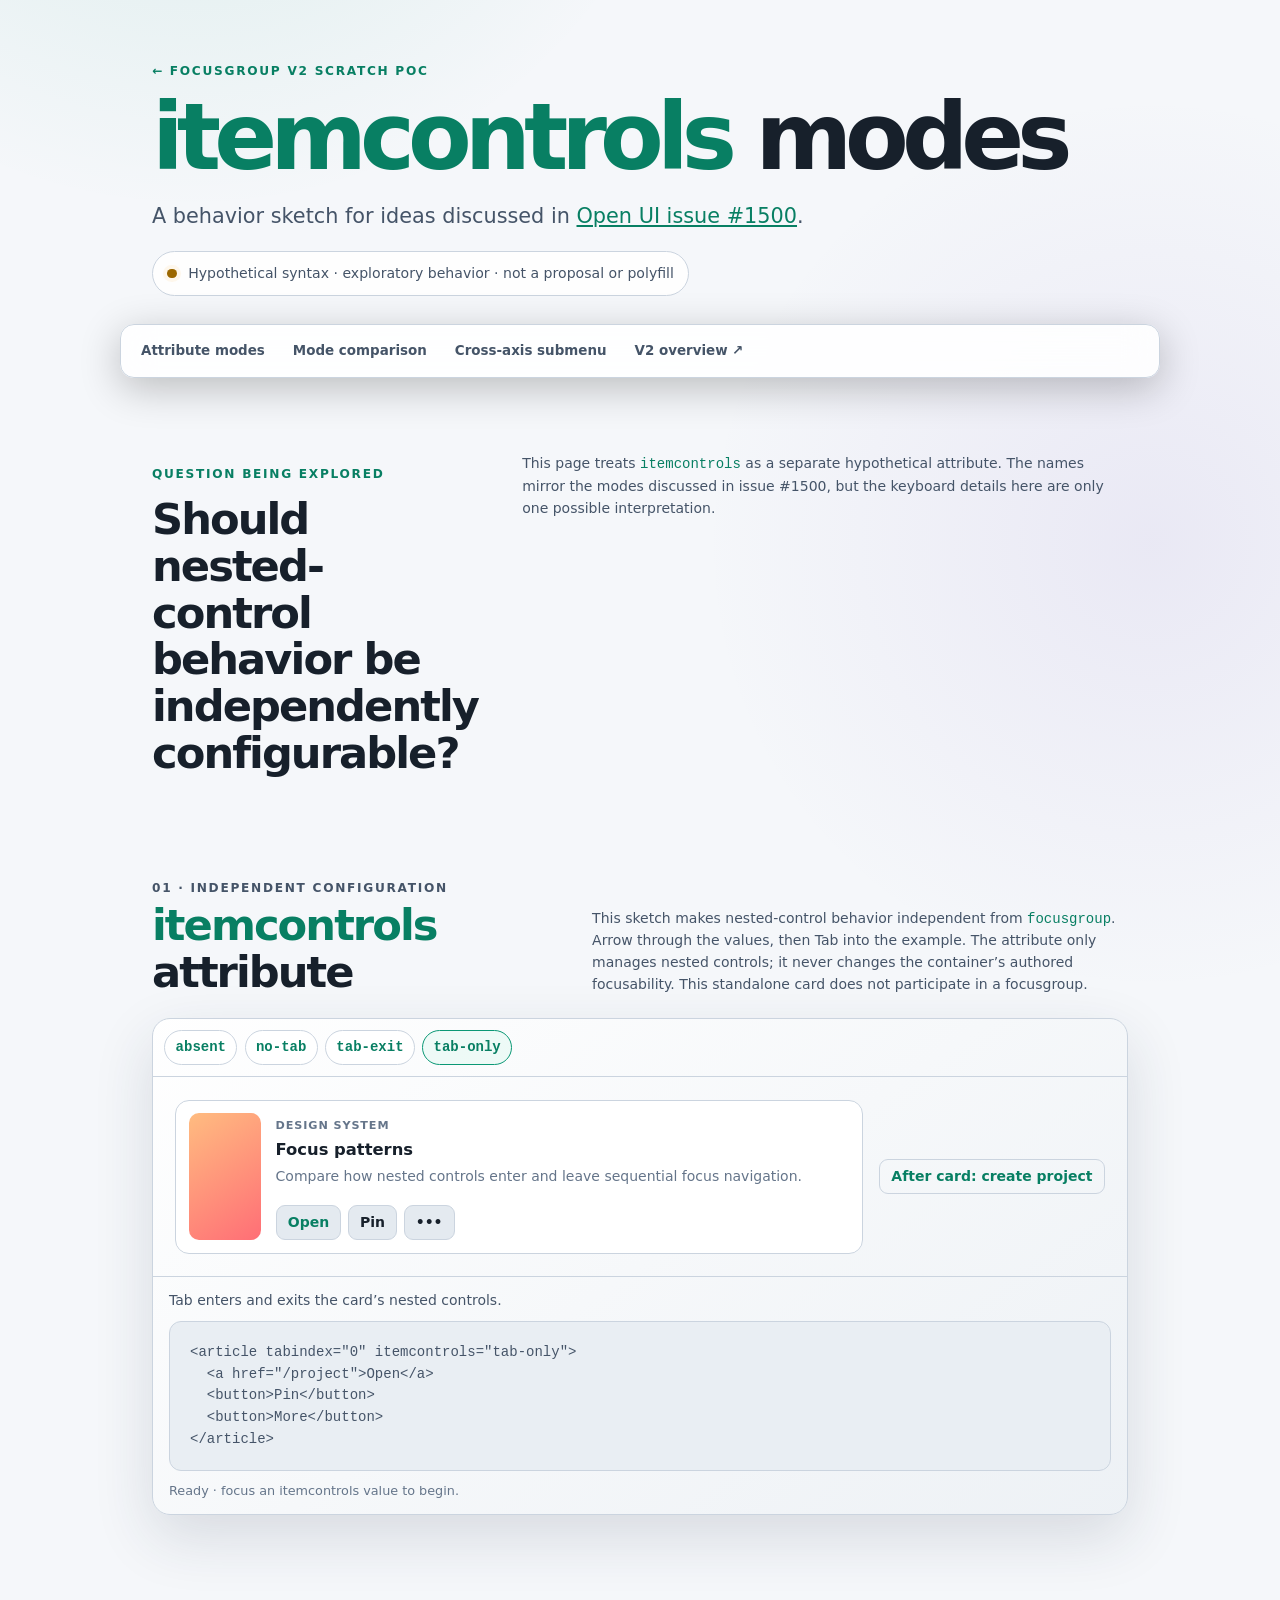
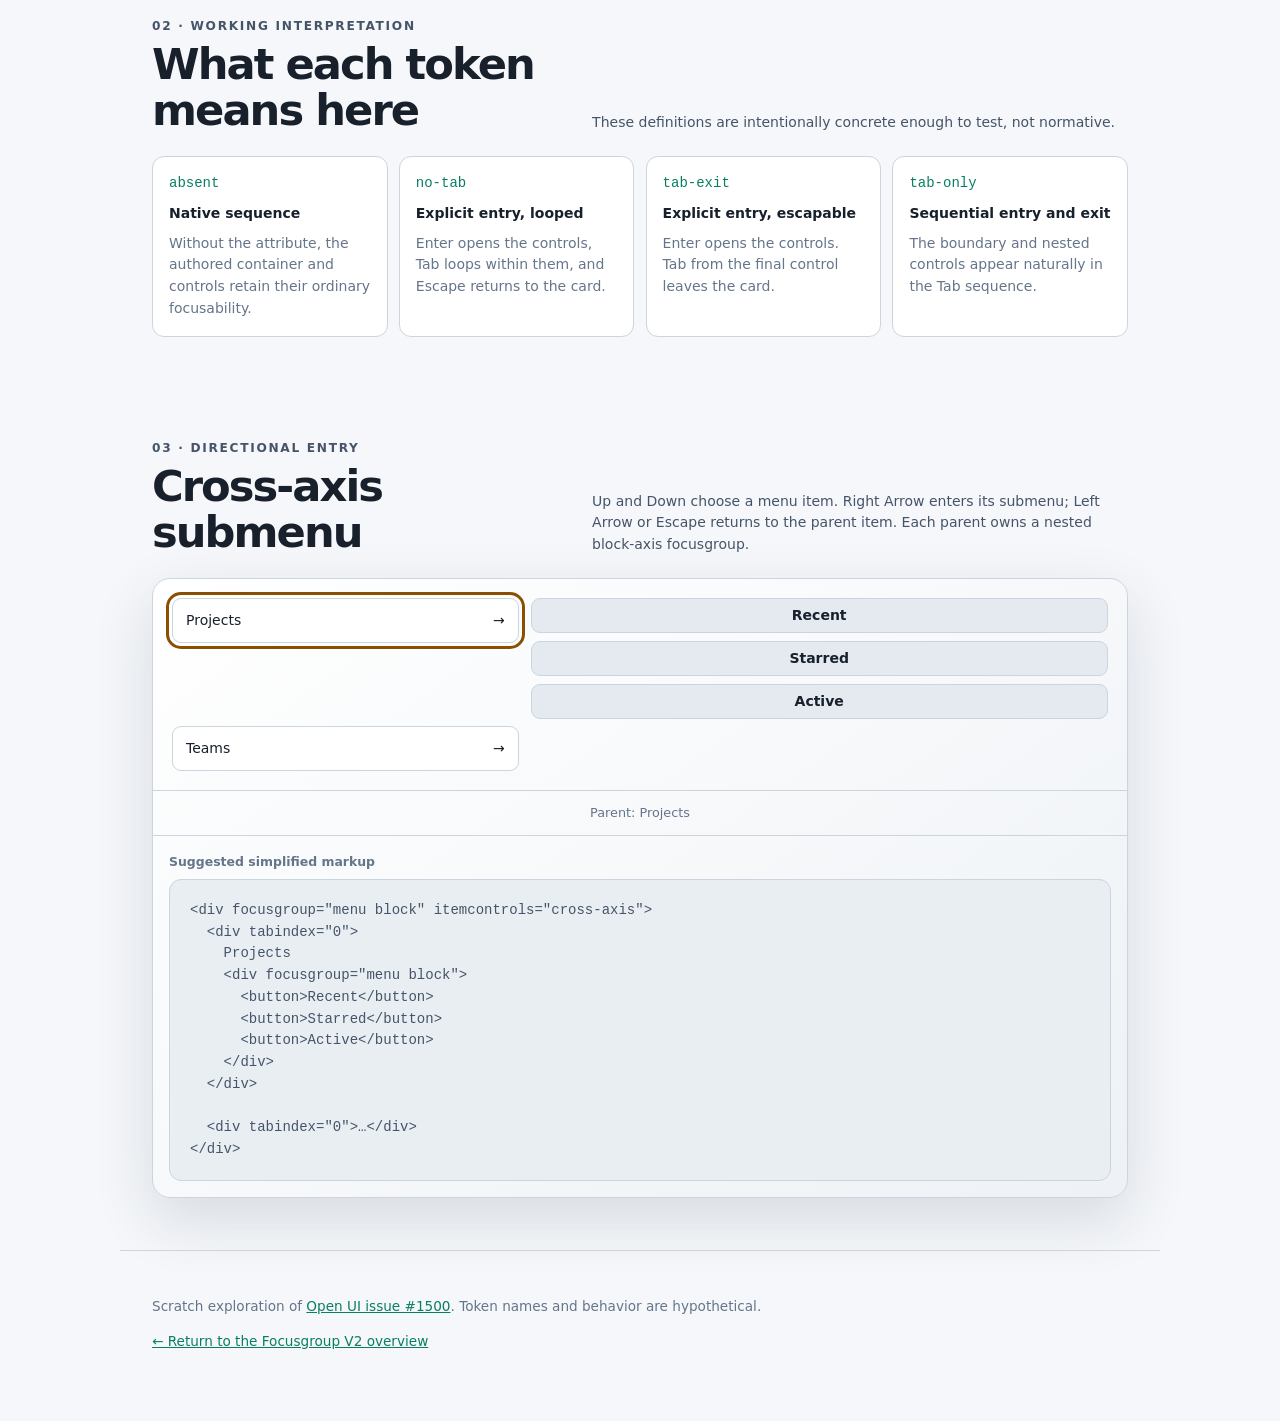
==== itemcontrols-modes.html @ 592748a8 "Explore standalone itemcontrols modes Add a linked scratch page for Open UI issue #1500. Compare hyp" ====
<!doctype html>
<html lang="en">
<head>
  <meta charset="utf-8">
  <meta name="viewport" content="width=device-width, initial-scale=1">
  <meta name="description" content="Scratch proof of concept exploring possible itemcontrols modes from Open UI issue 1500.">
  <title>Itemcontrols Modes Scratch PoC</title>
  <link rel="stylesheet" href="styles.css">
  <script src="itemcontrols-modes.js" defer></script>
</head>
<body class="modes-page">
  <header class="hero modes-hero">
    <a class="eyebrow" href="index.html">← Focusgroup V2 scratch PoC</a>
    <h1><span>itemcontrols</span> modes</h1>
    <p class="lede">
      A behavior sketch for ideas discussed in
      <a href="https://github.com/openui/open-ui/issues/1500" target="_blank" rel="noopener">Open UI issue #1500</a>.
    </p>
    <div class="support-card">
      <span class="support-dot" aria-hidden="true"></span>
      <span>Hypothetical syntax · exploratory behavior · not a proposal or polyfill</span>
    </div>
  </header>

  <nav class="toc" aria-label="Exploration sections">
    <a href="#itemcontrols-lab">Attribute modes</a>
    <a href="#comparison">Mode comparison</a>
    <a href="#cross-axis">Cross-axis submenu</a>
    <a href="index.html">V2 overview ↗</a>
  </nav>

  <main>
    <section class="intro modes-intro" aria-labelledby="modes-overview-title">
      <div>
        <p class="kicker">Question being explored</p>
        <h2 id="modes-overview-title">Should nested-control behavior be independently configurable?</h2>
      </div>
      <p>
        This page treats <code>itemcontrols</code> as a separate hypothetical attribute.
        The names mirror the modes discussed in issue #1500, but the keyboard details here
        are only one possible interpretation.
      </p>
    </section>

    <section id="itemcontrols-lab" aria-labelledby="itemcontrols-lab-title">
      <div class="section-heading">
        <div>
          <p class="kicker">01 · Independent configuration</p>
          <h2 id="itemcontrols-lab-title"><code>itemcontrols</code> attribute</h2>
        </div>
        <p>
          This sketch makes nested-control behavior independent from <code>focusgroup</code>.
          Arrow through the values, then Tab into the example. The attribute only manages
          nested controls; it never changes the container’s authored focusability. This
          standalone card does not participate in a focusgroup.
        </p>
      </div>

      <div class="demo-shell mode-lab-shell">
        <div class="mode-picker" focusgroup="radiogroup inline wrap" role="radiogroup"
             data-mode-options data-card-id="mode-card" data-markup-id="mode-markup"
             data-instructions-id="mode-instructions" aria-label="Itemcontrols value">
          <button type="button" role="radio" aria-checked="false" tabindex="-1" data-mode="native"><code>absent</code></button>
          <button type="button" role="radio" aria-checked="false" tabindex="-1" data-mode="no-tab"><code>no-tab</code></button>
          <button type="button" role="radio" aria-checked="false" tabindex="-1" data-mode="tab-exit"><code>tab-exit</code></button>
          <button type="button" role="radio" aria-checked="true" tabindex="0" data-mode="tab-only"><code>tab-only</code></button>
        </div>

        <div class="mode-stage">
          <article id="mode-card" class="exploration-card" tabindex="0"
                   itemcontrols="tab-only" aria-labelledby="mode-card-title">
            <div class="card-art coral" aria-hidden="true"></div>
            <div>
              <p class="card-kicker">Design system</p>
              <h3 id="mode-card-title">Focus patterns</h3>
              <p>Compare how nested controls enter and leave sequential focus navigation.</p>
            </div>
            <div class="exploration-actions">
              <a href="#comparison">Open</a>
              <button type="button">Pin</button>
              <button type="button" aria-label="More focus patterns actions">•••</button>
            </div>
          </article>

          <button id="mode-after" class="secondary" type="button">After card: create project</button>
        </div>

        <div class="mode-readout">
          <p id="mode-instructions">Tab enters and exits the card’s nested controls.</p>
          <pre class="simplified-markup"><code id="mode-markup">&lt;article tabindex="0" itemcontrols="tab-only"&gt;
  &lt;a href="/project"&gt;Open&lt;/a&gt;
  &lt;button&gt;Pin&lt;/button&gt;
  &lt;button&gt;More&lt;/button&gt;
&lt;/article&gt;</code></pre>
          <output id="mode-log" aria-live="polite">Ready · focus an itemcontrols value to begin.</output>
        </div>
      </div>
    </section>

    <section id="comparison" aria-labelledby="comparison-title">
      <div class="section-heading">
        <div>
          <p class="kicker">02 · Working interpretation</p>
          <h2 id="comparison-title">What each token means here</h2>
        </div>
        <p>These definitions are intentionally concrete enough to test, not normative.</p>
      </div>

      <div class="mode-comparison">
        <article><code>absent</code><strong>Native sequence</strong><p>Without the attribute, the authored container and controls retain their ordinary focusability.</p></article>
        <article><code>no-tab</code><strong>Explicit entry, looped</strong><p>Enter opens the controls, Tab loops within them, and Escape returns to the card.</p></article>
        <article><code>tab-exit</code><strong>Explicit entry, escapable</strong><p>Enter opens the controls. Tab from the final control leaves the card.</p></article>
        <article><code>tab-only</code><strong>Sequential entry and exit</strong><p>The boundary and nested controls appear naturally in the Tab sequence.</p></article>
      </div>
    </section>

    <section id="cross-axis" aria-labelledby="cross-axis-title">
      <div class="section-heading">
        <div>
          <p class="kicker">03 · Directional entry</p>
          <h2 id="cross-axis-title">Cross-axis submenu</h2>
        </div>
        <p>
          Up and Down choose a menu item. Right Arrow enters its submenu; Left Arrow or
          Escape returns to the parent item. Each parent owns a nested block-axis focusgroup.
        </p>
      </div>

      <div class="demo-shell submenu-shell">
        <div id="cross-axis-menu" class="cross-axis-menu" focusgroup="menu block"
             itemcontrols="cross-axis" aria-label="Workspace menu">
          <div class="menu-branch">
            <div class="menu-parent" tabindex="0" data-submenu-id="projects-submenu">
              <span>Projects</span><span aria-hidden="true">→</span>
            </div>
            <div id="projects-submenu" class="submenu-panel" aria-label="Projects submenu">
              <div focusgroup="menu block" data-nested-focusgroup aria-label="Project views">
                <button type="button" role="menuitem" tabindex="-1">Recent</button>
                <button type="button" role="menuitem" tabindex="-1">Starred</button>
                <button type="button" role="menuitem" tabindex="-1">Active</button>
              </div>
            </div>
          </div>
          <div class="menu-branch">
            <div class="menu-parent" tabindex="-1" data-submenu-id="teams-submenu">
              <span>Teams</span><span aria-hidden="true">→</span>
            </div>
            <div id="teams-submenu" class="submenu-panel" aria-label="Teams submenu" hidden>
              <div focusgroup="menu block" data-nested-focusgroup aria-label="Team views">
                <button type="button" role="menuitem" tabindex="-1">Design</button>
                <button type="button" role="menuitem" tabindex="-1">Engineering</button>
                <button type="button" role="menuitem" tabindex="-1">Research</button>
              </div>
            </div>
          </div>
        </div>
        <output id="submenu-status" class="status-line" aria-live="polite">Parent: Projects</output>
        <div class="cross-axis-markup">
          <p>Suggested simplified markup</p>
          <pre><code>&lt;div focusgroup="menu block" itemcontrols="cross-axis"&gt;
  &lt;div tabindex="0"&gt;
    Projects
    &lt;div focusgroup="menu block"&gt;
      &lt;button&gt;Recent&lt;/button&gt;
      &lt;button&gt;Starred&lt;/button&gt;
      &lt;button&gt;Active&lt;/button&gt;
    &lt;/div&gt;
  &lt;/div&gt;

  &lt;div tabindex="0"&gt;…&lt;/div&gt;
&lt;/div&gt;</code></pre>
        </div>
      </div>
    </section>

  </main>

  <footer>
    <p>
      Scratch exploration of
      <a href="https://github.com/openui/open-ui/issues/1500" target="_blank" rel="noopener">Open UI issue #1500</a>.
      Token names and behavior are hypothetical.
    </p>
    <p><a href="index.html">← Return to the Focusgroup V2 overview</a></p>
  </footer>
</body>
</html>
---- styles.css ----
:root {
  color-scheme: dark;
  --bg: #080b12;
  --surface: #101620;
  --surface-2: #161e2b;
  --surface-3: #1c2635;
  --text: #f4f7fb;
  --text-soft: #b7c1d1;
  --muted: #8190a4;
  --line: #2a3545;
  --accent: #79e7c4;
  --accent-strong: #24c997;
  --coral: #ff8b72;
  --violet: #b89aff;
  --blue: #72b7ff;
  --amber: #ffc66d;
  --danger: #ff7d8a;
  --focus: #ffe27a;
  --radius: 18px;
  --shadow: 0 24px 80px rgb(0 0 0 / 28%);
}

* {
  box-sizing: border-box;
}

html {
  scroll-behavior: smooth;
}

body {
  margin: 0;
  background:
    radial-gradient(circle at 15% -10%, rgb(121 231 196 / 13%), transparent 32rem),
    radial-gradient(circle at 90% 18%, rgb(184 154 255 / 10%), transparent 28rem),
    var(--bg);
  color: var(--text);
  font: 14px/1.55 Inter, ui-sans-serif, system-ui, -apple-system, BlinkMacSystemFont, "Segoe UI", sans-serif;
}

button,
select,
input {
  font: inherit;
}

button,
select,
input {
  color: var(--text);
}

a {
  color: var(--accent);
}

code,
kbd {
  font-family: "Cascadia Code", "SFMono-Regular", Consolas, monospace;
}

code {
  color: var(--accent);
}

button:focus-visible,
select:focus-visible,
[tabindex]:focus-visible,
a:focus-visible {
  outline: 3px solid var(--focus);
  outline-offset: 3px;
}

.hero {
  max-width: 1040px;
  margin: 0 auto;
  padding: 3.75rem 2rem 1.75rem;
}

.eyebrow,
.kicker {
  color: var(--accent);
  font-size: 0.76rem;
  font-weight: 800;
  letter-spacing: 0.14em;
  text-transform: uppercase;
}

.eyebrow {
  text-decoration: none;
}

.hero h1 {
  margin: 0.7rem 0 0;
  font-size: clamp(3rem, 8vw, 5.8rem);
  line-height: 0.95;
  letter-spacing: -0.075em;
}

.hero h1 span {
  color: var(--accent);
  font-weight: 400;
}

.lede {
  max-width: 700px;
  margin: 1.25rem 0;
  color: var(--text-soft);
  font-size: clamp(1rem, 2.4vw, 1.3rem);
  line-height: 1.45;
}

.support-card {
  display: inline-flex;
  align-items: center;
  gap: 0.7rem;
  padding: 0.65rem 0.9rem;
  border: 1px solid var(--line);
  border-radius: 999px;
  background: rgb(16 22 32 / 80%);
  color: var(--text-soft);
  font-size: 0.88rem;
}

.support-dot {
  width: 0.6rem;
  height: 0.6rem;
  border-radius: 50%;
  background: var(--amber);
  box-shadow: 0 0 0 4px rgb(255 198 109 / 12%);
}

.support-card.native .support-dot {
  background: var(--accent);
  box-shadow: 0 0 0 4px rgb(121 231 196 / 12%);
}

.hero-note {
  margin: 0.8rem 0 0;
  color: var(--muted);
  font-size: 0.82rem;
}

.toc {
  position: sticky;
  top: 0;
  z-index: 10;
  display: flex;
  gap: 0.25rem;
  max-width: 1040px;
  margin: 0 auto 1.5rem;
  padding: 0.5rem;
  overflow-x: auto;
  border: 1px solid var(--line);
  border-radius: 14px;
  background: rgb(8 11 18 / 88%);
  box-shadow: 0 10px 40px rgb(0 0 0 / 24%);
  backdrop-filter: blur(16px);
}

.toc a {
  flex: none;
  padding: 0.48rem 0.75rem;
  border-radius: 9px;
  color: var(--text-soft);
  text-decoration: none;
  font-size: 0.84rem;
  font-weight: 650;
}

.toc a:hover {
  background: var(--surface-2);
  color: var(--text);
}

main,
footer {
  max-width: 1040px;
  margin: 0 auto;
  padding: 0 2rem;
}

.toc-feature {
  color: var(--accent) !important;
  background: rgb(121 231 196 / 8%);
}

.modes-hero h1 span {
  display: inline;
  color: var(--accent);
  font: inherit;
}

.modes-intro > p {
  margin: 0;
  color: var(--text-soft);
}

.mode-lab-shell {
  display: grid;
}

.mode-picker {
  display: flex;
  flex-wrap: wrap;
  gap: 0.45rem;
  padding: 0.7rem;
  border-bottom: 1px solid var(--line);
}

.mode-picker button {
  display: flex;
  align-items: center;
  gap: 0.4rem;
  padding: 0.35rem 0.65rem;
  border: 1px solid var(--line);
  border-radius: 999px;
  background: var(--surface);
  cursor: pointer;
}

.mode-picker [aria-checked="true"] {
  border-color: var(--accent-strong);
  background: rgb(121 231 196 / 10%);
}

.mode-stage {
  display: grid;
  grid-template-columns: minmax(18rem, 1fr) auto;
  gap: 1rem;
  align-items: center;
  padding: 1.4rem;
}

.exploration-card {
  border: 1px solid var(--line);
  border-radius: 14px;
  background: var(--surface);
}

.exploration-card {
  display: grid;
  grid-template-columns: 4.5rem 1fr;
  gap: 0.9rem;
  padding: 0.8rem;
}

.exploration-card:focus-within {
  border-color: var(--accent-strong);
  box-shadow: 0 0 0 2px rgb(121 231 196 / 8%);
}

.card-art {
  grid-row: 1 / span 2;
  min-height: 5rem;
  border-radius: 10px;
}

.card-art.coral {
  background: linear-gradient(145deg, #ffbc80, #ff6e76);
}

.card-kicker {
  margin: 0;
  color: var(--accent);
  font-size: 0.7rem;
  font-weight: 800;
  letter-spacing: 0.08em;
  text-transform: uppercase;
}

.exploration-card h3 {
  margin: 0;
}

.exploration-card p {
  margin: 0.2rem 0;
  color: var(--muted);
}

.exploration-actions {
  display: flex;
  flex-wrap: wrap;
  gap: 0.4rem;
  align-items: center;
}

.exploration-actions a {
  display: inline-grid;
  min-height: 2.1rem;
  place-items: center;
  padding: 0.35rem 0.7rem;
  border: 1px solid var(--line);
  border-radius: 9px;
  background: var(--surface-3);
  text-decoration: none;
  font-weight: 650;
}

.mode-readout {
  display: grid;
  gap: 0.6rem;
  padding: 0.8rem 1rem;
  border-top: 1px solid var(--line);
  color: var(--text-soft);
}

.mode-readout p {
  margin: 0;
}

.mode-readout output {
  color: var(--muted);
  font-size: 0.8rem;
}

.simplified-markup {
  margin: 0;
}

.mode-comparison {
  display: grid;
  grid-template-columns: repeat(4, 1fr);
  gap: 0.7rem;
}

.mode-comparison article {
  display: grid;
  gap: 0.5rem;
  align-content: start;
  min-height: 10rem;
  padding: 1rem;
  border: 1px solid var(--line);
  border-radius: 12px;
  background: var(--surface);
}

.mode-comparison p {
  margin: 0;
  color: var(--muted);
}

.submenu-shell {
  display: block;
}

.cross-axis-menu {
  display: grid;
  gap: 0.45rem;
  padding: 1.2rem;
}

.menu-branch {
  display: grid;
  grid-template-columns: minmax(10rem, 0.75fr) minmax(14rem, 1.25fr);
  gap: 0.75rem;
  align-items: start;
}

.menu-parent {
  display: flex;
  justify-content: space-between;
  gap: 1rem;
  padding: 0.65rem 0.8rem;
  border: 1px solid var(--line);
  border-radius: 9px;
  background: var(--surface);
}

.submenu-panel {
  display: block;
}

.submenu-panel [data-nested-focusgroup] {
  display: grid;
  grid-template-columns: 1fr;
  gap: 0.5rem;
}

.submenu-panel[hidden] {
  display: none;
}

.submenu-shell .status-line {
  border-top: 1px solid var(--line);
}

.cross-axis-markup {
  padding: 1rem;
  border-top: 1px solid var(--line);
}

.cross-axis-markup p {
  margin: 0 0 0.5rem;
  color: var(--muted);
  font-size: 0.78rem;
  font-weight: 700;
}

.cross-axis-markup pre {
  margin: 0;
}

@media (max-width: 760px) {
  .mode-stage {
    grid-template-columns: 1fr;
  }

  .mode-comparison {
    grid-template-columns: 1fr 1fr;
  }

  .menu-branch {
    grid-template-columns: 1fr;
  }
}

@media (max-width: 500px) {
  .mode-comparison {
    grid-template-columns: 1fr;
  }
}

section {
  padding: 3.2rem 0;
  scroll-margin-top: 5rem;
}

.intro {
  display: grid;
  grid-template-columns: 0.7fr 1.3fr;
  gap: 2.75rem;
  align-items: start;
}

h2 {
  margin: 0.3rem 0 0;
  font-size: clamp(1.7rem, 4vw, 2.7rem);
  line-height: 1.08;
  letter-spacing: -0.045em;
}

h2 code {
  font: inherit;
  color: var(--accent);
}

.feature-summary {
  display: grid;
  gap: 0.85rem;
}

.feature-summary article {
  display: grid;
  grid-template-columns: 10rem 1fr;
  gap: 1rem;
  padding: 0.8rem 0;
  border-bottom: 1px solid var(--line);
}

.feature-summary code {
  font-weight: 750;
}

.feature-summary p,
.section-heading p {
  margin: 0;
  color: var(--text-soft);
}

.section-heading {
  display: grid;
  grid-template-columns: minmax(17rem, 0.85fr) 1.15fr;
  gap: 2.75rem;
  align-items: end;
  margin-bottom: 1.4rem;
}

.demo-shell {
  overflow: hidden;
  border: 1px solid var(--line);
  border-radius: var(--radius);
  background: linear-gradient(145deg, rgb(22 30 43 / 92%), rgb(12 17 25 / 92%));
  box-shadow: var(--shadow);
}

.demo-toolbar {
  display: flex;
  flex-wrap: wrap;
  align-items: center;
  justify-content: space-between;
  gap: 1rem;
  min-height: 3.2rem;
  padding: 0.6rem 0.8rem;
  border-bottom: 1px solid var(--line);
  background: rgb(8 11 18 / 38%);
}

.toolbar-actions {
  display: flex;
  flex-wrap: wrap;
  gap: 0.5rem;
}

.demo-toolbar code,
.edge-controls code {
  padding: 0.35rem 0.6rem;
  border: 1px solid rgb(121 231 196 / 18%);
  border-radius: 7px;
  background: rgb(121 231 196 / 7%);
  font-size: 0.78rem;
}

button,
select,
input {
  min-height: 2.1rem;
  border: 1px solid var(--line);
  border-radius: 9px;
  background: var(--surface-3);
}

button {
  padding: 0.35rem 0.7rem;
  font-weight: 650;
  cursor: pointer;
}

input {
  min-width: 0;
  padding: 0.45rem 0.7rem;
}

button:hover,
select:hover {
  border-color: #45556c;
  background: #253247;
}

button.secondary {
  background: transparent;
  color: var(--accent);
}

.switch {
  display: inline-flex;
  align-items: center;
  gap: 0.6rem;
  color: var(--text-soft);
  font-size: 0.84rem;
  cursor: pointer;
}

.switch input {
  width: 2.4rem;
  height: 1.3rem;
  accent-color: var(--accent-strong);
}

.layer-layout {
  display: grid;
  grid-template-columns: 1fr 14rem;
  gap: 1.4rem;
  padding: 1.4rem;
}

.layer-list {
  display: grid;
  gap: 0.7rem;
}

.local-test-stack {
  display: grid;
  gap: 0.9rem;
}

.local-control {
  display: grid;
  gap: 0.35rem;
  color: var(--muted);
  font-size: 0.76rem;
  font-weight: 700;
}

.local-control input {
  width: 100%;
}

.local-control-button {
  justify-self: start;
}

.layer-item {
  display: grid;
  grid-template-columns: auto 1fr auto;
  gap: 0.9rem;
  align-items: center;
  min-height: 4rem;
  padding: 0.6rem;
  border: 1px solid var(--line);
  border-radius: 13px;
  background: var(--surface);
}

.layer-item:focus-within {
  border-color: var(--accent-strong);
  background: rgb(36 201 151 / 6%);
}

.layer-item > span:nth-child(2) {
  display: grid;
}

.layer-item small {
  color: var(--muted);
}

.layer-icon {
  width: 2.35rem;
  height: 2.35rem;
  border-radius: 10px;
}

.layer-icon.sky { background: linear-gradient(145deg, #74cfff, #496cff); }
.layer-icon.coral { background: linear-gradient(145deg, #ffbc80, #ff6e76); }
.layer-icon.violet { background: linear-gradient(145deg, #d5b5ff, #785dff); }

.item-actions,
.cell-actions,
.post-actions {
  display: flex;
  gap: 0.4rem;
}

.item-actions button {
  padding-inline: 0.65rem;
}

.key-guide {
  display: grid;
  align-content: center;
  gap: 0.9rem;
  padding: 1.2rem;
  border-left: 1px solid var(--line);
  color: var(--muted);
}

.key-guide p {
  margin: 0;
}

kbd {
  display: inline-grid;
  min-width: 1.7rem;
  min-height: 1.7rem;
  place-items: center;
  margin-right: 0.2rem;
  padding: 0.12rem 0.35rem;
  border: 1px solid #435168;
  border-bottom-width: 3px;
  border-radius: 6px;
  background: var(--surface-3);
  color: var(--text);
  font-size: 0.72rem;
}

.social-feed {
  display: grid;
  max-width: 760px;
  margin: 0 auto;
  padding: 0.7rem 1.5rem;
}

.feed-local-control {
  display: grid;
  grid-template-columns: 1fr auto;
  gap: 0.7rem;
  max-width: 760px;
  margin: 0 auto;
  padding: 1.25rem 2.5rem 0;
}

.feed-local-control button {
  align-self: end;
}

.feed-search {
  max-width: 760px;
  margin: 0 auto;
  padding: 0 2.5rem 1.25rem;
}

.post {
  display: grid;
  grid-template-columns: auto 1fr;
  gap: 1rem;
  padding: 1rem 0.4rem;
  border-bottom: 1px solid var(--line);
  border-radius: 8px;
}

.post:last-child {
  border-bottom-color: transparent;
}

.avatar {
  display: grid;
  width: 2.35rem;
  height: 2.35rem;
  place-items: center;
  border-radius: 50%;
  color: #07100d;
  font-size: 0.78rem;
  font-weight: 850;
}

.avatar.mint { background: var(--accent); }
.avatar.amber { background: var(--amber); }
.avatar.blue { background: var(--blue); }
.avatar.violet { background: var(--violet); }

.post-meta {
  display: flex;
  justify-content: space-between;
  gap: 1rem;
}

.post-meta span,
.post p {
  color: var(--muted);
}

.post p {
  margin: 0.35rem 0 0.8rem;
}

.post-actions button {
  min-height: 2rem;
  padding: 0.25rem 0.55rem;
  border: 0;
  background: transparent;
  color: var(--text-soft);
  font-size: 0.78rem;
}

.post-actions button:hover {
  color: var(--accent);
}

.status-line {
  display: block;
  padding: 0.75rem 1rem;
  border-top: 1px solid var(--line);
  color: var(--muted);
  font-size: 0.8rem;
  text-align: center;
}

.table-scroll {
  overflow-x: auto;
}

.data-grid {
  width: 100%;
  min-width: 680px;
  border-collapse: collapse;
}

.data-grid th,
.data-grid td {
  padding: 0.75rem 0.9rem;
  border-right: 1px solid var(--line);
  border-bottom: 1px solid var(--line);
  text-align: left;
}

.data-grid th:last-child,
.data-grid td:last-child {
  border-right: 0;
}

.data-grid th {
  background: rgb(8 11 18 / 35%);
  color: var(--muted);
  font-size: 0.75rem;
  letter-spacing: 0.08em;
  text-transform: uppercase;
}

.data-grid td:focus,
.data-grid th:focus {
  position: relative;
  z-index: 1;
  background: rgb(121 231 196 / 8%);
}

.pill {
  display: inline-block;
  padding: 0.22rem 0.5rem;
  border-radius: 999px;
  font-size: 0.75rem;
  font-weight: 750;
}

.pill.ready { background: rgb(121 231 196 / 13%); color: var(--accent); }
.pill.draft { background: rgb(255 198 109 / 13%); color: var(--amber); }
.pill.review { background: rgb(184 154 255 / 13%); color: var(--violet); }

.validity {
  font-size: 0.76rem;
  font-weight: 750;
}

.validity.valid {
  color: var(--accent);
}

.key-strip {
  display: flex;
  flex-wrap: wrap;
  gap: 1.2rem;
  padding: 1rem;
  color: var(--muted);
  font-size: 0.78rem;
}

.sensor-grid {
  display: grid;
  gap: 0.65rem;
  padding: 1.4rem;
}

.sensor-grid [focusgrouprow] {
  display: grid;
  grid-template-columns: repeat(3, 1fr);
  gap: 0.65rem;
}

.sensor-grid [focusgrouprow] > div {
  min-width: 0;
}

.sensor-grid button {
  display: grid;
  width: 100%;
  min-height: 5.2rem;
  place-content: center;
  gap: 0.25rem;
  background: linear-gradient(145deg, var(--surface-2), var(--surface));
}

.sensor-grid button span {
  color: var(--accent);
  font-size: 1.15rem;
}

.edge-shell {
  display: grid;
  grid-template-columns: 15rem 1fr;
}

.edge-controls {
  display: grid;
  align-content: start;
  gap: 0.7rem;
  padding: 1.5rem;
  border-right: 1px solid var(--line);
}

.edge-controls label {
  color: var(--muted);
  font-size: 0.78rem;
  font-weight: 750;
  letter-spacing: 0.08em;
  text-transform: uppercase;
}

.edge-controls select {
  width: 100%;
  padding: 0.45rem 0.6rem;
}

.edge-controls code {
  margin-top: 0.4rem;
  overflow-wrap: anywhere;
}

.edge-grid {
  display: grid;
  gap: 0.75rem;
  padding: 1.6rem;
}

.edge-grid [focusgrouprow] {
  display: grid;
  grid-template-columns: repeat(3, 1fr);
  gap: 0.75rem;
}

.edge-grid button {
  display: grid;
  min-height: 5.4rem;
  place-content: center;
  background: linear-gradient(145deg, #1b2635, #111722);
}

.edge-grid button span {
  color: var(--accent);
  font-size: 1.8rem;
  font-weight: 850;
}

.edge-grid button small {
  color: var(--muted);
}

.edge-legend {
  grid-column: 1 / -1;
  display: flex;
  flex-wrap: wrap;
  gap: 1.5rem;
  padding: 0.9rem 1.2rem;
  border-top: 1px solid var(--line);
  color: var(--muted);
  font-size: 0.76rem;
}

.edge-legend span {
  display: flex;
  align-items: center;
  gap: 0.4rem;
}

.edge-legend i {
  width: 0.65rem;
  height: 0.65rem;
  border-radius: 50%;
}

.legend-wrap { background: var(--violet); }
.legend-flow { background: var(--blue); }
.legend-hard { background: var(--coral); }

.diagnostic-layout {
  display: grid;
  grid-template-columns: 1fr 1fr;
  gap: 1.4rem;
  align-items: center;
  padding: 1.4rem;
}

.mini-grid {
  display: grid;
  gap: 0.5rem;
  max-width: 22rem;
}

.mini-grid [focusgrouprow] {
  display: grid;
  grid-template-columns: repeat(2, 1fr);
  gap: 0.5rem;
}

.mini-grid [focusgrouprow] > div {
  display: flex;
  gap: 0.35rem;
}

.mini-grid button {
  flex: 1;
  min-height: 3.4rem;
}

.diagnostic-output {
  display: grid;
  gap: 0.4rem;
  padding: 1.2rem;
  border: 1px solid currentcolor;
  border-radius: 12px;
  color: var(--accent);
  background: rgb(121 231 196 / 6%);
}

.diagnostic-output.invalid {
  color: var(--danger);
  background: rgb(255 125 138 / 6%);
}

.diagnostic-output span {
  color: var(--text-soft);
  font-size: 0.85rem;
}

.detection-grid {
  display: grid;
  grid-template-columns: repeat(3, 1fr);
  gap: 0.75rem;
}

.detection-card {
  display: grid;
  gap: 0.55rem;
  min-height: 8rem;
  align-content: space-between;
  padding: 1rem;
  border: 1px solid var(--line);
  border-radius: 12px;
  background: var(--surface);
}

.detection-card strong {
  font-family: "Cascadia Code", Consolas, monospace;
  font-size: 0.85rem;
}

.detection-card span {
  color: var(--danger);
  font-size: 0.78rem;
}

.detection-card.supported span {
  color: var(--accent);
}

pre {
  margin: 1.2rem 0 0;
  padding: 1.25rem;
  overflow-x: auto;
  border: 1px solid var(--line);
  border-radius: 12px;
  background: #070a0f;
  color: var(--text-soft);
}

pre code {
  color: inherit;
}

footer {
  padding-block: 2rem 3.5rem;
  border-top: 1px solid var(--line);
  color: var(--muted);
  font-size: 0.85rem;
}

@media (prefers-color-scheme: light) {
  :root {
    color-scheme: light;
    --bg: #f5f7fa;
    --surface: #ffffff;
    --surface-2: #edf1f5;
    --surface-3: #e4eaf0;
    --text: #17202b;
    --text-soft: #455468;
    --muted: #65758a;
    --line: #cbd4df;
    --accent: #087f63;
    --accent-strong: #0b9875;
    --coral: #c94f3d;
    --violet: #7457bd;
    --blue: #246da8;
    --amber: #9b6700;
    --danger: #bd3346;
    --focus: #8a4f00;
    --shadow: 0 22px 60px rgb(35 50 70 / 14%);
  }

  body {
    background:
      radial-gradient(circle at 15% -10%, rgb(11 152 117 / 13%), transparent 32rem),
      radial-gradient(circle at 90% 18%, rgb(116 87 189 / 9%), transparent 28rem),
      var(--bg);
  }

  .support-card,
  .toc {
    background: rgb(255 255 255 / 88%);
  }

  .demo-shell {
    background: linear-gradient(145deg, rgb(255 255 255 / 96%), rgb(237 241 245 / 96%));
  }

  .demo-toolbar,
  .data-grid th {
    background: rgb(222 229 237 / 58%);
  }

  .layer-item:focus-within,
  .data-grid td:focus,
  .data-grid th:focus {
    background: rgb(11 152 117 / 10%);
  }

  .edge-grid button,
  .sensor-grid button {
    background: linear-gradient(145deg, #ffffff, #e9eef3);
  }

  pre {
    background: #e9eef3;
  }

  button:hover,
  select:hover {
    border-color: #95a4b7;
    background: #d8e0e8;
  }

  .avatar {
    color: #142019;
  }
}

@media (max-width: 760px) {
  .hero,
  main,
  footer {
    padding-inline: 1rem;
  }

  .toc {
    margin-inline: 1rem;
  }

  .intro,
  .section-heading,
  .layer-layout,
  .diagnostic-layout {
    grid-template-columns: 1fr;
    gap: 1.5rem;
  }

  .feature-summary article {
    grid-template-columns: 1fr;
    gap: 0.25rem;
  }

  .key-guide {
    border-top: 1px solid var(--line);
    border-left: 0;
  }

  .edge-shell {
    grid-template-columns: 1fr;
  }

  .edge-controls {
    border-right: 0;
    border-bottom: 1px solid var(--line);
  }

  .sensor-grid,
  .edge-grid {
    padding: 1rem;
  }

  .sensor-grid [focusgrouprow] {
    grid-template-columns: 1fr;
  }

  .detection-grid {
    grid-template-columns: 1fr 1fr;
  }
}

@media (max-width: 500px) {
  .layer-item {
    grid-template-columns: auto 1fr;
  }

  .item-actions {
    grid-column: 1 / -1;
  }

  .edge-grid button {
    min-height: 5rem;
  }

  .detection-grid {
    grid-template-columns: 1fr;
  }
}

@media (prefers-reduced-motion: reduce) {
  html {
    scroll-behavior: auto;
  }
}
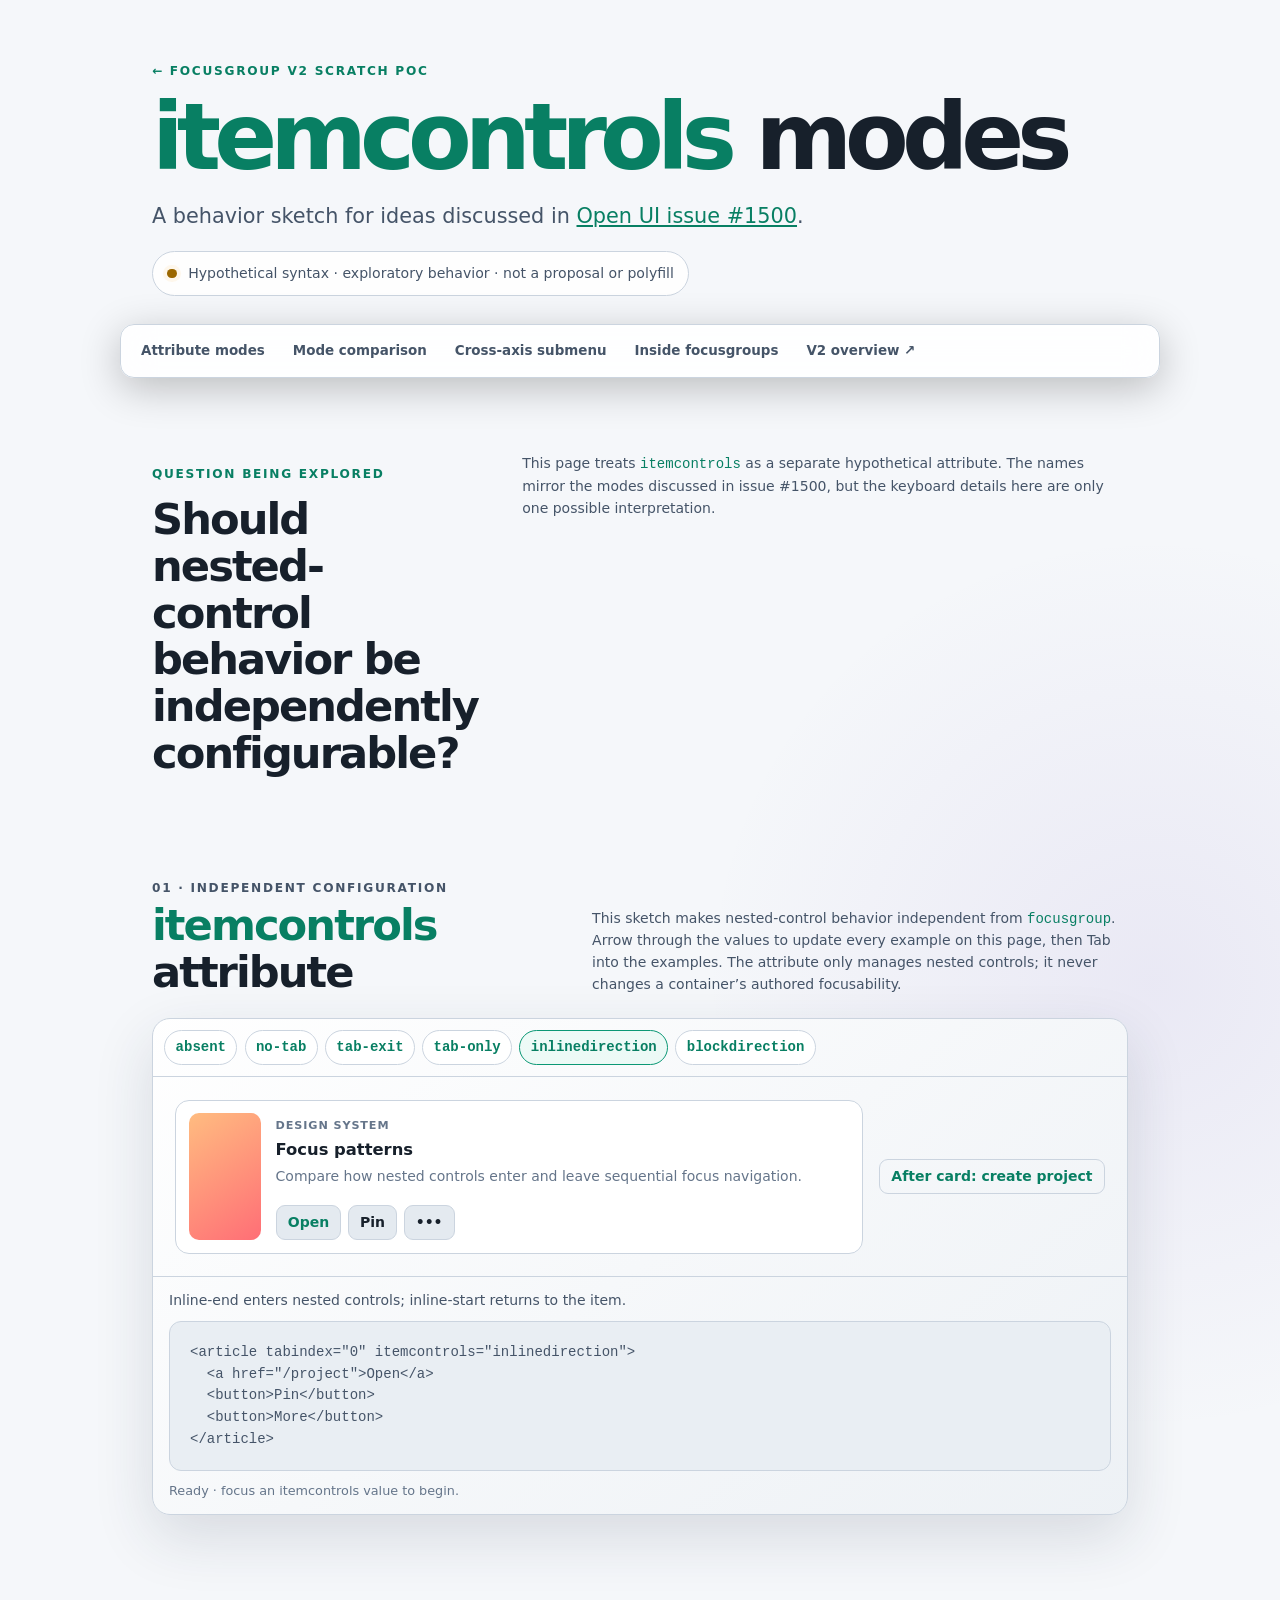
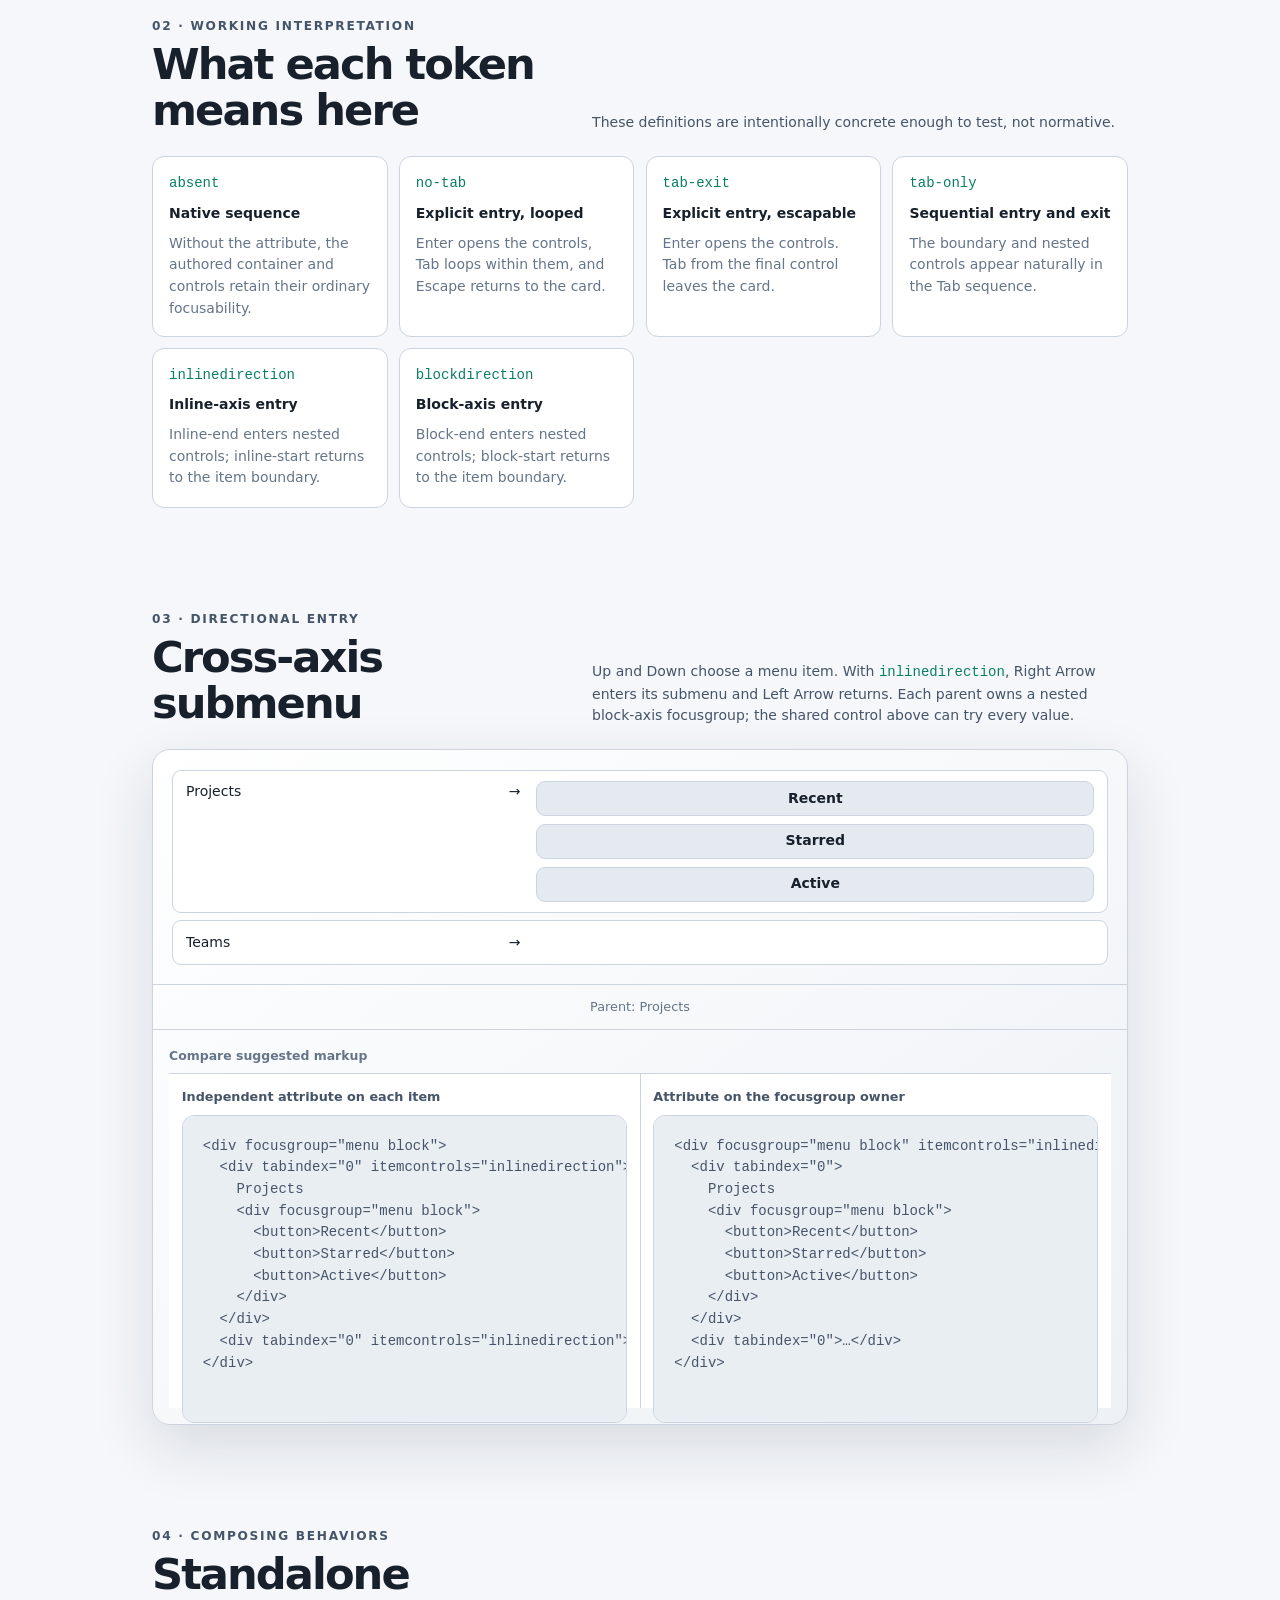
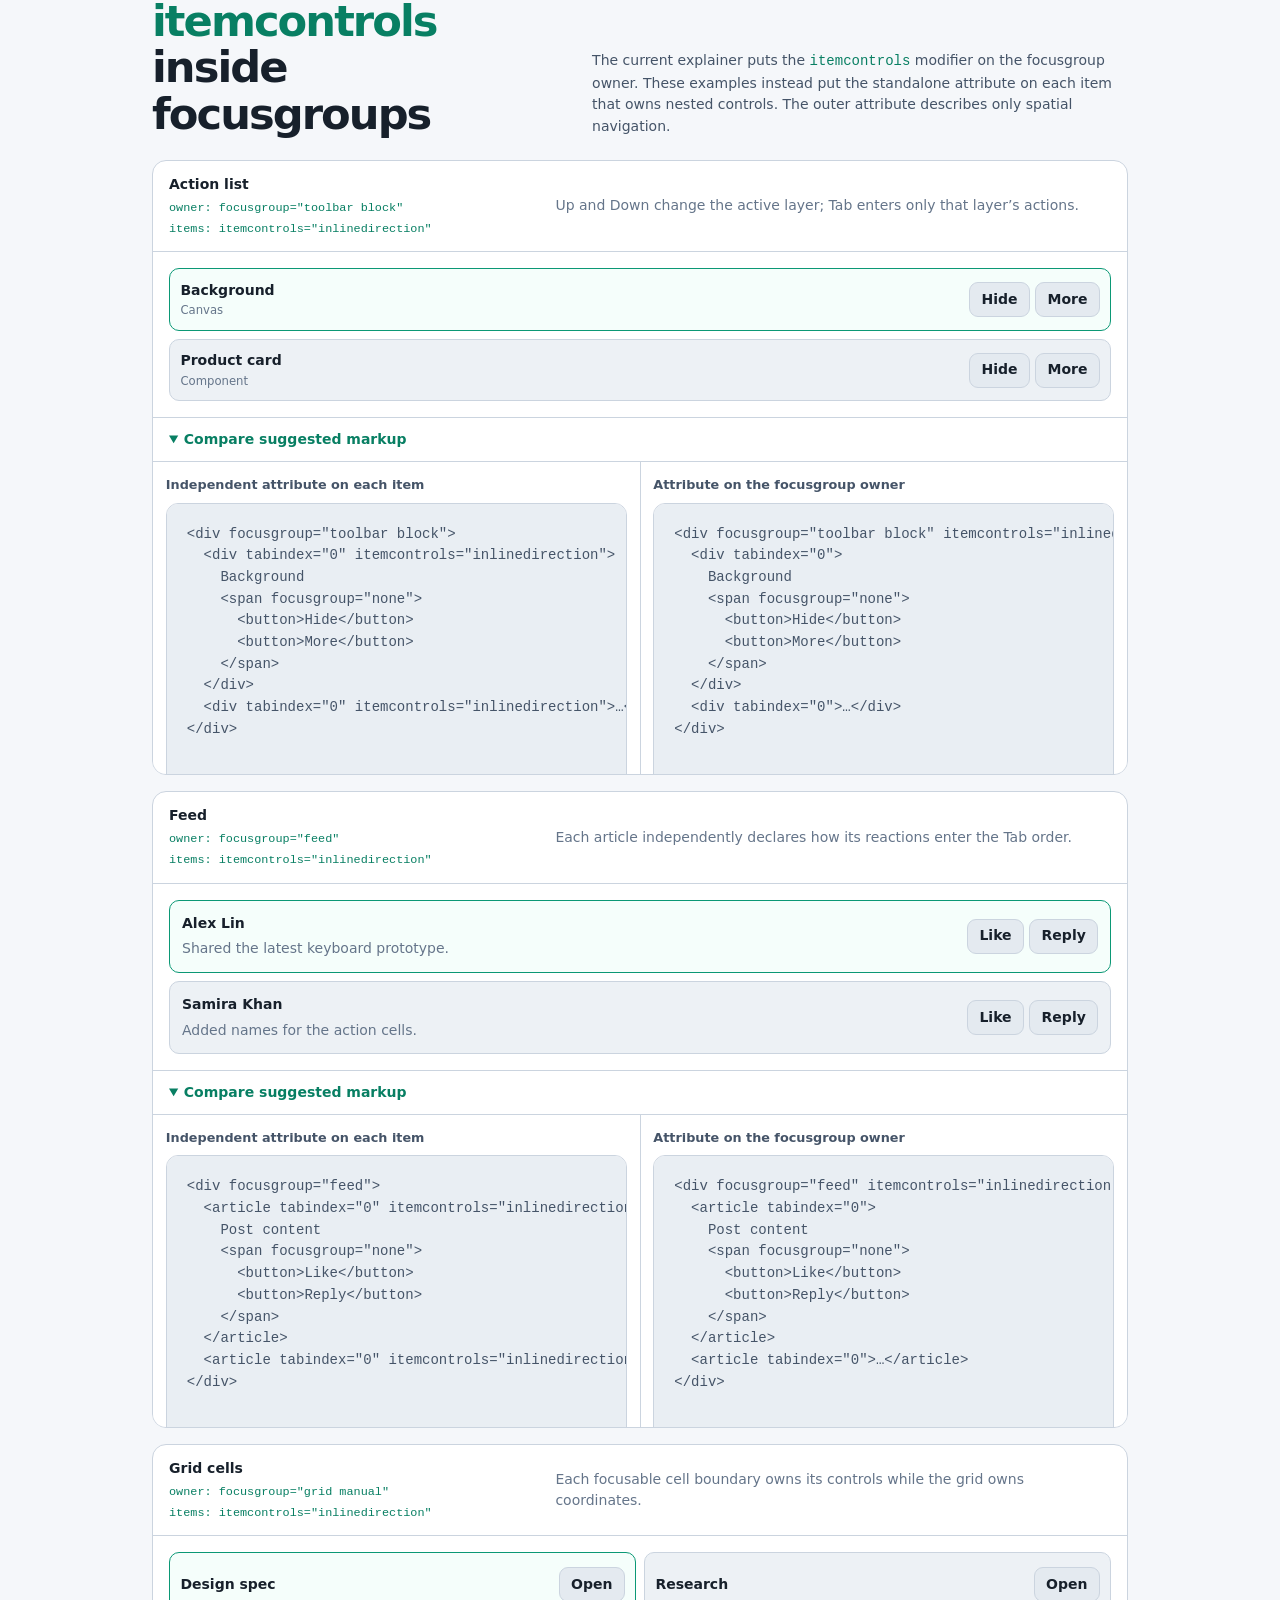
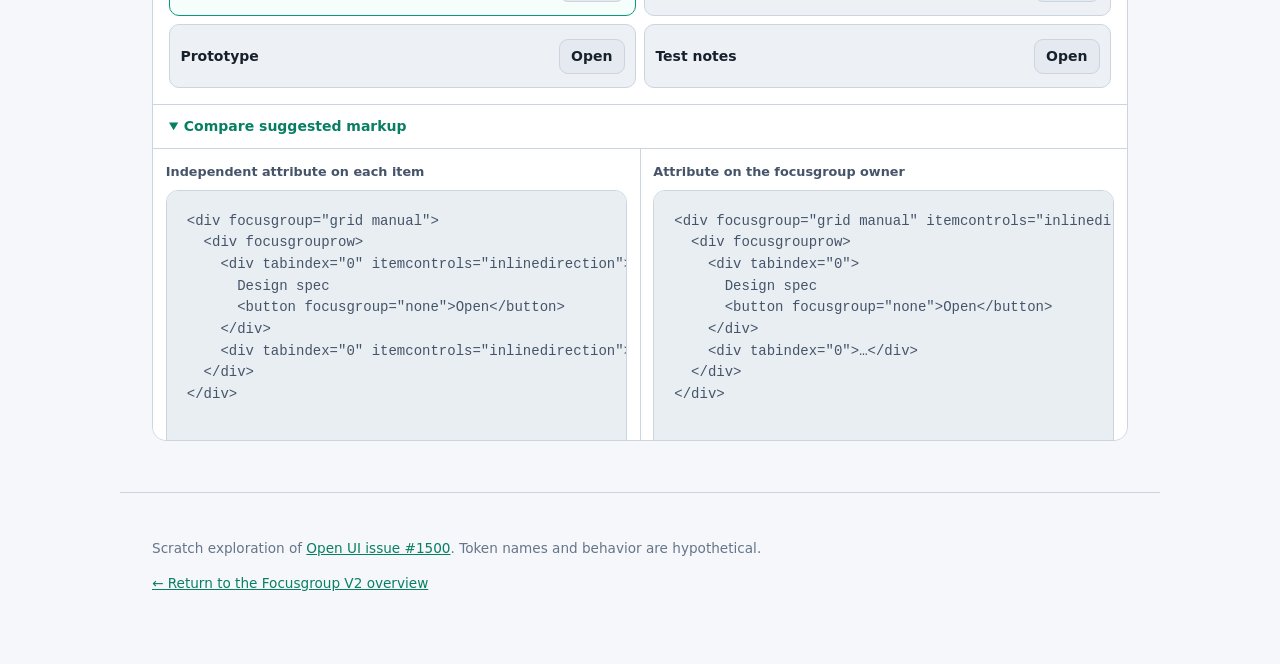
==== commit 03ee7011: "Expand itemcontrols mode exploration Add a shared six-value controller across every example, directi" ====
--- a/itemcontrols-modes.html
+++ b/itemcontrols-modes.html
@@ -26,6 +26,7 @@
     <a href="#itemcontrols-lab">Attribute modes</a>
     <a href="#comparison">Mode comparison</a>
     <a href="#cross-axis">Cross-axis submenu</a>
+    <a href="#composition">Inside focusgroups</a>
     <a href="index.html">V2 overview ↗</a>
   </nav>
 
@@ -50,25 +51,26 @@
         </div>
         <p>
           This sketch makes nested-control behavior independent from <code>focusgroup</code>.
-          Arrow through the values, then Tab into the example. The attribute only manages
-          nested controls; it never changes the container’s authored focusability. This
-          standalone card does not participate in a focusgroup.
+          Arrow through the values to update every example on this page, then Tab into the
+          examples. The attribute only manages nested controls; it never changes a container’s
+          authored focusability.
         </p>
       </div>
 
       <div class="demo-shell mode-lab-shell">
         <div class="mode-picker" focusgroup="radiogroup inline wrap" role="radiogroup"
-             data-mode-options data-card-id="mode-card" data-markup-id="mode-markup"
-             data-instructions-id="mode-instructions" aria-label="Itemcontrols value">
+             data-global-mode-options aria-label="Itemcontrols value">
           <button type="button" role="radio" aria-checked="false" tabindex="-1" data-mode="native"><code>absent</code></button>
           <button type="button" role="radio" aria-checked="false" tabindex="-1" data-mode="no-tab"><code>no-tab</code></button>
           <button type="button" role="radio" aria-checked="false" tabindex="-1" data-mode="tab-exit"><code>tab-exit</code></button>
-          <button type="button" role="radio" aria-checked="true" tabindex="0" data-mode="tab-only"><code>tab-only</code></button>
+          <button type="button" role="radio" aria-checked="false" tabindex="-1" data-mode="tab-only"><code>tab-only</code></button>
+          <button type="button" role="radio" aria-checked="true" tabindex="0" data-mode="inlinedirection"><code>inlinedirection</code></button>
+          <button type="button" role="radio" aria-checked="false" tabindex="-1" data-mode="blockdirection"><code>blockdirection</code></button>
         </div>
 
         <div class="mode-stage">
           <article id="mode-card" class="exploration-card" tabindex="0"
-                   itemcontrols="tab-only" aria-labelledby="mode-card-title">
+                   itemcontrols="inlinedirection" aria-labelledby="mode-card-title">
             <div class="card-art coral" aria-hidden="true"></div>
             <div>
               <p class="card-kicker">Design system</p>
@@ -86,8 +88,8 @@
         </div>
 
         <div class="mode-readout">
-          <p id="mode-instructions">Tab enters and exits the card’s nested controls.</p>
-          <pre class="simplified-markup"><code id="mode-markup">&lt;article tabindex="0" itemcontrols="tab-only"&gt;
+          <p id="mode-instructions">Right Arrow enters nested controls; Left Arrow returns to the card.</p>
+          <pre class="simplified-markup"><code id="mode-markup">&lt;article tabindex="0" itemcontrols="inlinedirection"&gt;
   &lt;a href="/project"&gt;Open&lt;/a&gt;
   &lt;button&gt;Pin&lt;/button&gt;
   &lt;button&gt;More&lt;/button&gt;
@@ -111,6 +113,8 @@
         <article><code>no-tab</code><strong>Explicit entry, looped</strong><p>Enter opens the controls, Tab loops within them, and Escape returns to the card.</p></article>
         <article><code>tab-exit</code><strong>Explicit entry, escapable</strong><p>Enter opens the controls. Tab from the final control leaves the card.</p></article>
         <article><code>tab-only</code><strong>Sequential entry and exit</strong><p>The boundary and nested controls appear naturally in the Tab sequence.</p></article>
+        <article><code>inlinedirection</code><strong>Inline-axis entry</strong><p>Inline-end enters nested controls; inline-start returns to the item boundary.</p></article>
+        <article><code>blockdirection</code><strong>Block-axis entry</strong><p>Block-end enters nested controls; block-start returns to the item boundary.</p></article>
       </div>
     </section>
 
@@ -121,16 +125,18 @@
           <h2 id="cross-axis-title">Cross-axis submenu</h2>
         </div>
         <p>
-          Up and Down choose a menu item. Right Arrow enters its submenu; Left Arrow or
-          Escape returns to the parent item. Each parent owns a nested block-axis focusgroup.
+          Up and Down choose a menu item. With <code>inlinedirection</code>, Right Arrow
+          enters its submenu and Left Arrow returns. Each parent owns a nested block-axis
+          focusgroup; the shared control above can try every value.
         </p>
       </div>
 
       <div class="demo-shell submenu-shell">
         <div id="cross-axis-menu" class="cross-axis-menu" focusgroup="menu block"
-             itemcontrols="cross-axis" aria-label="Workspace menu">
-          <div class="menu-branch">
-            <div class="menu-parent" tabindex="0" data-submenu-id="projects-submenu">
+             data-direction-menu aria-label="Workspace menu">
+          <div class="menu-parent" tabindex="0" itemcontrols="inlinedirection"
+               data-submenu-id="projects-submenu">
+            <div class="menu-parent-label">
               <span>Projects</span><span aria-hidden="true">→</span>
             </div>
             <div id="projects-submenu" class="submenu-panel" aria-label="Projects submenu">
@@ -141,8 +147,9 @@
               </div>
             </div>
           </div>
-          <div class="menu-branch">
-            <div class="menu-parent" tabindex="-1" data-submenu-id="teams-submenu">
+          <div class="menu-parent" tabindex="-1" itemcontrols="inlinedirection"
+               data-submenu-id="teams-submenu">
+            <div class="menu-parent-label">
               <span>Teams</span><span aria-hidden="true">→</span>
             </div>
             <div id="teams-submenu" class="submenu-panel" aria-label="Teams submenu" hidden>
@@ -156,8 +163,27 @@
         </div>
         <output id="submenu-status" class="status-line" aria-live="polite">Parent: Projects</output>
         <div class="cross-axis-markup">
-          <p>Suggested simplified markup</p>
-          <pre><code>&lt;div focusgroup="menu block" itemcontrols="cross-axis"&gt;
+          <p>Compare suggested markup</p>
+          <div class="markup-comparison">
+            <section>
+              <h4>Independent attribute on each item</h4>
+              <pre><code id="direction-item-markup">&lt;div focusgroup="menu block"&gt;
+  &lt;div tabindex="0" itemcontrols="inlinedirection"&gt;
+    Projects
+    &lt;div focusgroup="menu block"&gt;
+      &lt;button&gt;Recent&lt;/button&gt;
+      &lt;button&gt;Starred&lt;/button&gt;
+      &lt;button&gt;Active&lt;/button&gt;
+    &lt;/div&gt;
+  &lt;/div&gt;
+
+  &lt;div tabindex="0"&gt;…&lt;/div&gt;
+&lt;/div&gt;</code></pre>
+            </section>
+            <section>
+              <h4>Attribute on the focusgroup owner</h4>
+              <pre><code id="direction-owner-markup">&lt;div focusgroup="menu block"
+     itemcontrols="inlinedirection"&gt;
   &lt;div tabindex="0"&gt;
     Projects
     &lt;div focusgroup="menu block"&gt;
@@ -169,7 +195,205 @@
 
   &lt;div tabindex="0"&gt;…&lt;/div&gt;
 &lt;/div&gt;</code></pre>
-        </div>
+            </section>
+          </div>
+        </div>
+      </div>
+    </section>
+
+    <section id="composition" aria-labelledby="composition-title">
+      <div class="section-heading">
+        <div>
+          <p class="kicker">04 · Composing behaviors</p>
+          <h2 id="composition-title">Standalone <code>itemcontrols</code> inside focusgroups</h2>
+        </div>
+        <p>
+          The current explainer puts the <code>itemcontrols</code> modifier on the focusgroup
+          owner. These examples instead put the standalone attribute on each item that owns
+          nested controls. The outer attribute describes only spatial navigation.
+        </p>
+      </div>
+
+      <div class="composed-examples">
+        <article class="composed-demo">
+          <div class="composed-heading">
+            <div>
+              <span>Action list</span>
+              <code>owner: focusgroup="toolbar block"</code>
+              <code data-global-value-label>items: itemcontrols="inlinedirection"</code>
+            </div>
+            <p>Up and Down change the active layer; Tab enters only that layer’s actions.</p>
+          </div>
+          <div id="composed-layers" class="composed-list" focusgroup="toolbar block"
+               data-composed-focusgroup data-axis="block" aria-label="Layers">
+            <div class="composed-item" tabindex="0" itemcontrols="inlinedirection" data-composed-item>
+              <span><strong>Background</strong><small>Canvas</small></span>
+              <span class="composed-actions" focusgroup="none">
+                <button type="button">Hide</button><button type="button">More</button>
+              </span>
+            </div>
+            <div class="composed-item" tabindex="-1" itemcontrols="inlinedirection" data-composed-item>
+              <span><strong>Product card</strong><small>Component</small></span>
+              <span class="composed-actions" focusgroup="none">
+                <button type="button">Hide</button><button type="button">More</button>
+              </span>
+            </div>
+          </div>
+          <details open>
+            <summary>Compare suggested markup</summary>
+            <div class="markup-comparison">
+              <section>
+                <h4>Independent attribute on each item</h4>
+                <pre><code id="layers-item-markup">&lt;div focusgroup="toolbar block"&gt;
+  &lt;div tabindex="0" itemcontrols="inlinedirection"&gt;
+    Background
+    &lt;span focusgroup="none"&gt;
+      &lt;button&gt;Hide&lt;/button&gt;
+      &lt;button&gt;More&lt;/button&gt;
+    &lt;/span&gt;
+  &lt;/div&gt;
+  &lt;div tabindex="0" itemcontrols="inlinedirection"&gt;…&lt;/div&gt;
+&lt;/div&gt;</code></pre>
+              </section>
+              <section>
+                <h4>Attribute on the focusgroup owner</h4>
+                <pre><code id="layers-owner-markup">&lt;div focusgroup="toolbar block"
+     itemcontrols="inlinedirection"&gt;
+  &lt;div tabindex="0"&gt;
+    Background
+    &lt;span focusgroup="none"&gt;
+      &lt;button&gt;Hide&lt;/button&gt;
+      &lt;button&gt;More&lt;/button&gt;
+    &lt;/span&gt;
+  &lt;/div&gt;
+  &lt;div tabindex="0"&gt;…&lt;/div&gt;
+&lt;/div&gt;</code></pre>
+              </section>
+            </div>
+          </details>
+        </article>
+
+        <article class="composed-demo">
+          <div class="composed-heading">
+            <div>
+              <span>Feed</span>
+              <code>owner: focusgroup="feed"</code>
+              <code data-global-value-label>items: itemcontrols="inlinedirection"</code>
+            </div>
+            <p>Each article independently declares how its reactions enter the Tab order.</p>
+          </div>
+          <div id="composed-feed" class="composed-feed" focusgroup="feed"
+               data-composed-focusgroup data-axis="block" aria-label="Updates">
+            <article class="composed-feed-item" tabindex="0" itemcontrols="inlinedirection" data-composed-item>
+              <strong>Alex Lin</strong><p>Shared the latest keyboard prototype.</p>
+              <span class="composed-actions" focusgroup="none">
+                <button type="button">Like</button><button type="button">Reply</button>
+              </span>
+            </article>
+            <article class="composed-feed-item" tabindex="-1" itemcontrols="inlinedirection" data-composed-item>
+              <strong>Samira Khan</strong><p>Added names for the action cells.</p>
+              <span class="composed-actions" focusgroup="none">
+                <button type="button">Like</button><button type="button">Reply</button>
+              </span>
+            </article>
+          </div>
+          <details open>
+            <summary>Compare suggested markup</summary>
+            <div class="markup-comparison">
+              <section>
+                <h4>Independent attribute on each item</h4>
+                <pre><code id="feed-item-markup">&lt;div focusgroup="feed"&gt;
+  &lt;article tabindex="0" itemcontrols="inlinedirection"&gt;
+    Post content
+    &lt;span focusgroup="none"&gt;
+      &lt;button&gt;Like&lt;/button&gt;
+      &lt;button&gt;Reply&lt;/button&gt;
+    &lt;/span&gt;
+  &lt;/article&gt;
+  &lt;article tabindex="0" itemcontrols="inlinedirection"&gt;…&lt;/article&gt;
+&lt;/div&gt;</code></pre>
+              </section>
+              <section>
+                <h4>Attribute on the focusgroup owner</h4>
+                <pre><code id="feed-owner-markup">&lt;div focusgroup="feed"
+     itemcontrols="inlinedirection"&gt;
+  &lt;article tabindex="0"&gt;
+    Post content
+    &lt;span focusgroup="none"&gt;
+      &lt;button&gt;Like&lt;/button&gt;
+      &lt;button&gt;Reply&lt;/button&gt;
+    &lt;/span&gt;
+  &lt;/article&gt;
+  &lt;article tabindex="0"&gt;…&lt;/article&gt;
+&lt;/div&gt;</code></pre>
+              </section>
+            </div>
+          </details>
+        </article>
+
+        <article class="composed-demo">
+          <div class="composed-heading">
+            <div>
+              <span>Grid cells</span>
+              <code>owner: focusgroup="grid manual"</code>
+              <code data-global-value-label>items: itemcontrols="inlinedirection"</code>
+            </div>
+            <p>Each focusable cell boundary owns its controls while the grid owns coordinates.</p>
+          </div>
+          <div id="composed-grid" class="composed-grid" focusgroup="grid manual"
+               data-composed-focusgroup data-columns="2" aria-label="Project grid">
+            <div focusgrouprow>
+              <div class="composed-cell" tabindex="0" itemcontrols="inlinedirection" data-composed-item>
+                <strong>Design spec</strong>
+                <span class="composed-actions" focusgroup="none"><button type="button">Open</button></span>
+              </div>
+              <div class="composed-cell" tabindex="-1" itemcontrols="inlinedirection" data-composed-item>
+                <strong>Research</strong>
+                <span class="composed-actions" focusgroup="none"><button type="button">Open</button></span>
+              </div>
+            </div>
+            <div focusgrouprow>
+              <div class="composed-cell" tabindex="-1" itemcontrols="inlinedirection" data-composed-item>
+                <strong>Prototype</strong>
+                <span class="composed-actions" focusgroup="none"><button type="button">Open</button></span>
+              </div>
+              <div class="composed-cell" tabindex="-1" itemcontrols="inlinedirection" data-composed-item>
+                <strong>Test notes</strong>
+                <span class="composed-actions" focusgroup="none"><button type="button">Open</button></span>
+              </div>
+            </div>
+          </div>
+          <details open>
+            <summary>Compare suggested markup</summary>
+            <div class="markup-comparison">
+              <section>
+                <h4>Independent attribute on each item</h4>
+                <pre><code id="grid-item-markup">&lt;div focusgroup="grid manual"&gt;
+  &lt;div focusgrouprow&gt;
+    &lt;div tabindex="0" itemcontrols="inlinedirection"&gt;
+      Design spec
+      &lt;button focusgroup="none"&gt;Open&lt;/button&gt;
+    &lt;/div&gt;
+    &lt;div tabindex="0" itemcontrols="inlinedirection"&gt;…&lt;/div&gt;
+  &lt;/div&gt;
+&lt;/div&gt;</code></pre>
+              </section>
+              <section>
+                <h4>Attribute on the focusgroup owner</h4>
+                <pre><code id="grid-owner-markup">&lt;div focusgroup="grid manual"
+     itemcontrols="inlinedirection"&gt;
+  &lt;div focusgrouprow&gt;
+    &lt;div tabindex="0"&gt;
+      Design spec
+      &lt;button focusgroup="none"&gt;Open&lt;/button&gt;
+    &lt;/div&gt;
+    &lt;div tabindex="0"&gt;…&lt;/div&gt;
+  &lt;/div&gt;
+&lt;/div&gt;</code></pre>
+              </section>
+            </div>
+          </details>
+        </article>
       </div>
     </section>
 
--- a/styles.css
+++ b/styles.css
@@ -350,16 +350,9 @@
   padding: 1.2rem;
 }
 
-.menu-branch {
+.menu-parent {
   display: grid;
   grid-template-columns: minmax(10rem, 0.75fr) minmax(14rem, 1.25fr);
-  gap: 0.75rem;
-  align-items: start;
-}
-
-.menu-parent {
-  display: flex;
-  justify-content: space-between;
   gap: 1rem;
   padding: 0.65rem 0.8rem;
   border: 1px solid var(--line);
@@ -367,6 +360,12 @@
   background: var(--surface);
 }
 
+.menu-parent-label {
+  display: flex;
+  justify-content: space-between;
+  gap: 1rem;
+}
+
 .submenu-panel {
   display: block;
 }
@@ -401,6 +400,169 @@
   margin: 0;
 }
 
+.composed-examples {
+  display: grid;
+  gap: 1rem;
+}
+
+.composed-demo {
+  overflow: hidden;
+  border: 1px solid var(--line);
+  border-radius: 14px;
+  background: var(--surface);
+}
+
+.composed-heading {
+  display: grid;
+  grid-template-columns: minmax(14rem, 0.8fr) 1.2fr;
+  gap: 1rem;
+  align-items: center;
+  padding: 0.8rem 1rem;
+  border-bottom: 1px solid var(--line);
+}
+
+.composed-heading > div {
+  display: grid;
+  gap: 0.2rem;
+}
+
+.composed-heading code {
+  width: fit-content;
+  font-size: 0.74rem;
+}
+
+.composed-heading > div > span {
+  font-weight: 800;
+}
+
+.composed-heading p {
+  margin: 0;
+  color: var(--muted);
+}
+
+.composed-list,
+.composed-feed,
+.composed-grid {
+  padding: 1rem;
+}
+
+.composed-list,
+.composed-feed {
+  display: grid;
+  gap: 0.5rem;
+}
+
+.composed-item,
+.composed-feed-item,
+.composed-cell {
+  border: 1px solid var(--line);
+  border-radius: 10px;
+  background: var(--surface-2);
+}
+
+.composed-item {
+  display: flex;
+  justify-content: space-between;
+  gap: 1rem;
+  align-items: center;
+  padding: 0.65rem;
+}
+
+.composed-item > span:first-child {
+  display: grid;
+}
+
+.composed-item small,
+.composed-feed-item p {
+  color: var(--muted);
+}
+
+.composed-actions {
+  display: flex;
+  gap: 0.35rem;
+}
+
+.composed-feed-item {
+  display: grid;
+  grid-template-columns: 1fr auto;
+  gap: 0.25rem 1rem;
+  padding: 0.75rem;
+}
+
+.composed-feed-item p {
+  grid-column: 1;
+  margin: 0;
+}
+
+.composed-feed-item .composed-actions {
+  grid-column: 2;
+  grid-row: 1 / span 2;
+  align-items: center;
+}
+
+.composed-grid {
+  display: grid;
+  gap: 0.5rem;
+}
+
+.composed-grid [focusgrouprow] {
+  display: grid;
+  grid-template-columns: repeat(2, 1fr);
+  gap: 0.5rem;
+}
+
+.composed-cell {
+  display: flex;
+  justify-content: space-between;
+  gap: 0.75rem;
+  align-items: center;
+  min-height: 4rem;
+  padding: 0.65rem;
+}
+
+.composed-item.active,
+.composed-feed-item.active,
+.composed-cell.active {
+  border-color: var(--accent-strong);
+  background: rgb(121 231 196 / 7%);
+}
+
+.composed-demo details {
+  border-top: 1px solid var(--line);
+}
+
+.composed-demo summary {
+  padding: 0.65rem 1rem;
+  color: var(--accent);
+  cursor: pointer;
+  font-weight: 700;
+}
+
+.markup-comparison {
+  display: grid;
+  grid-template-columns: 1fr 1fr;
+  gap: 1px;
+  border-top: 1px solid var(--line);
+  background: var(--line);
+}
+
+.markup-comparison section {
+  min-width: 0;
+  padding: 0.8rem;
+  background: var(--surface);
+}
+
+.markup-comparison h4 {
+  margin: 0 0 0.5rem;
+  color: var(--text-soft);
+  font-size: 0.8rem;
+}
+
+.markup-comparison pre {
+  height: 100%;
+  margin: 0;
+}
+
 @media (max-width: 760px) {
   .mode-stage {
     grid-template-columns: 1fr;
@@ -410,7 +572,15 @@
     grid-template-columns: 1fr 1fr;
   }
 
-  .menu-branch {
+  .menu-parent {
+    grid-template-columns: 1fr;
+  }
+
+  .composed-heading {
+    grid-template-columns: 1fr;
+  }
+
+  .markup-comparison {
     grid-template-columns: 1fr;
   }
 }
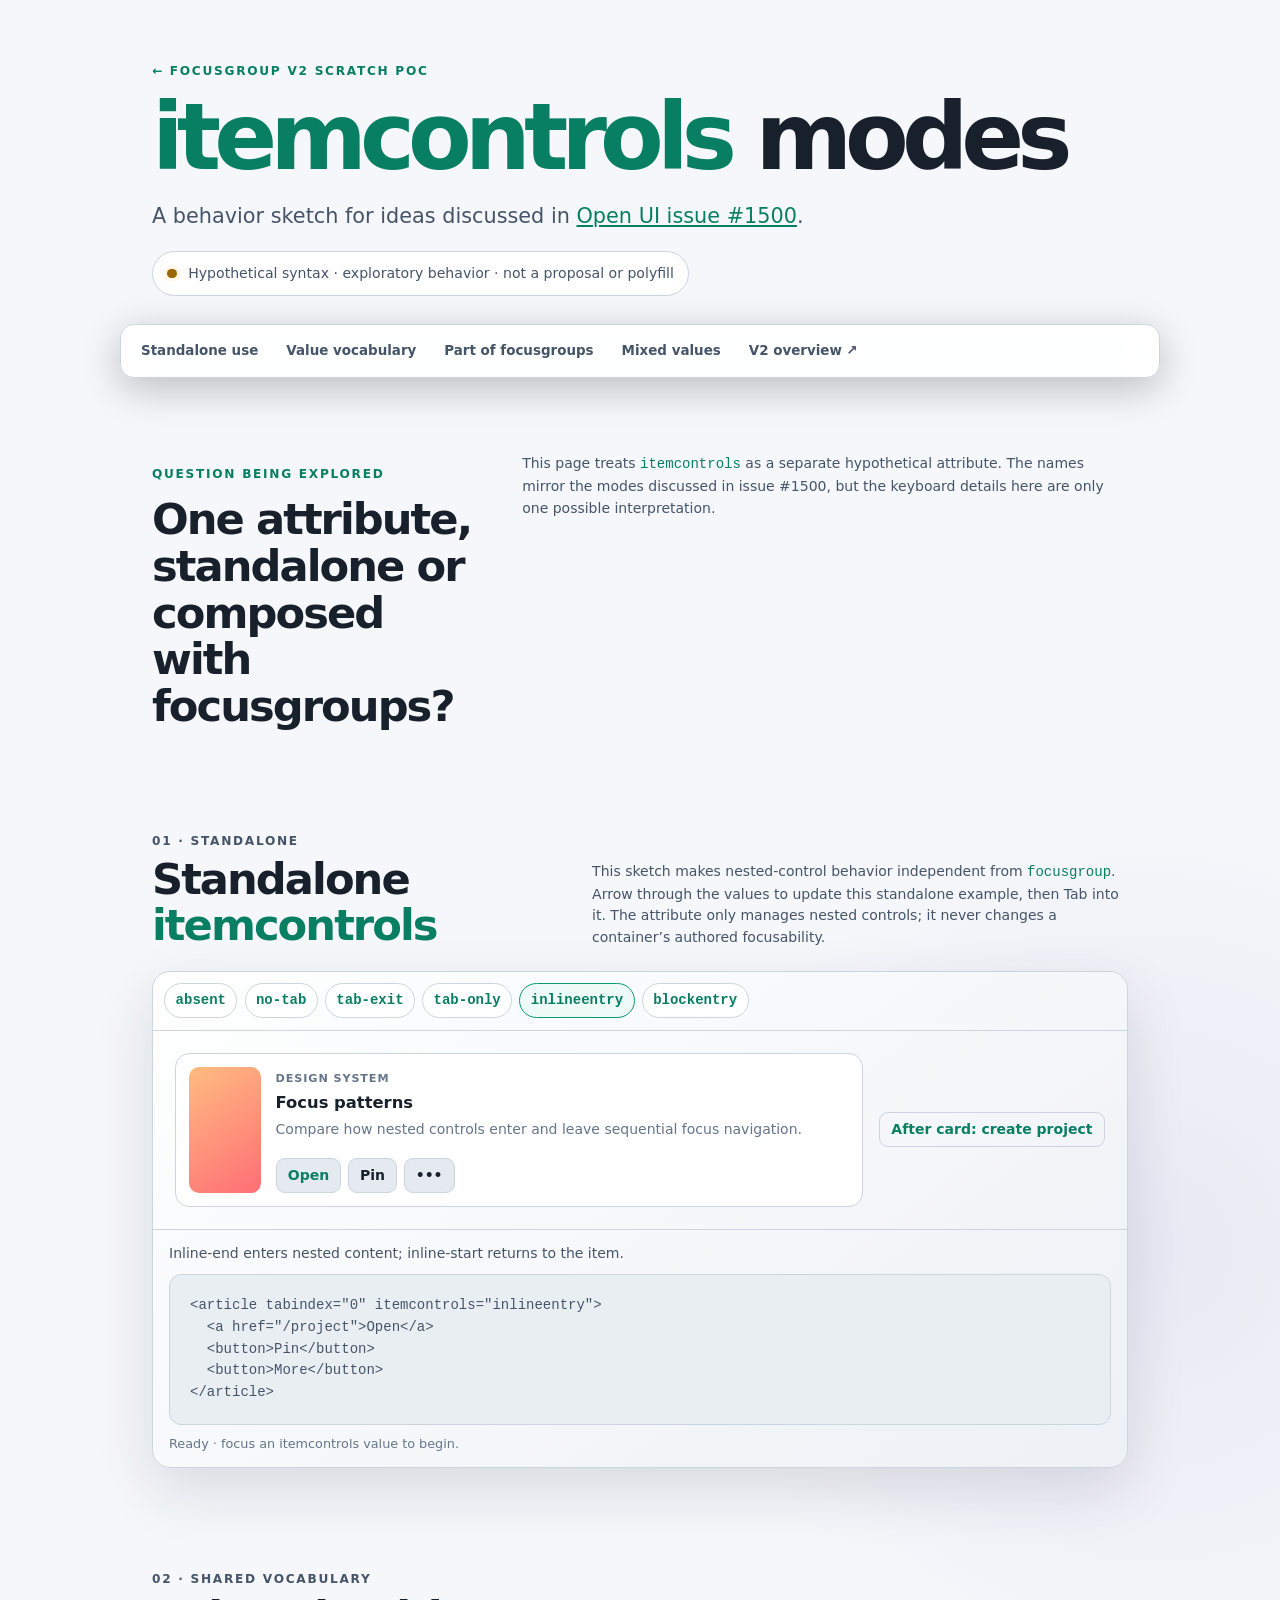
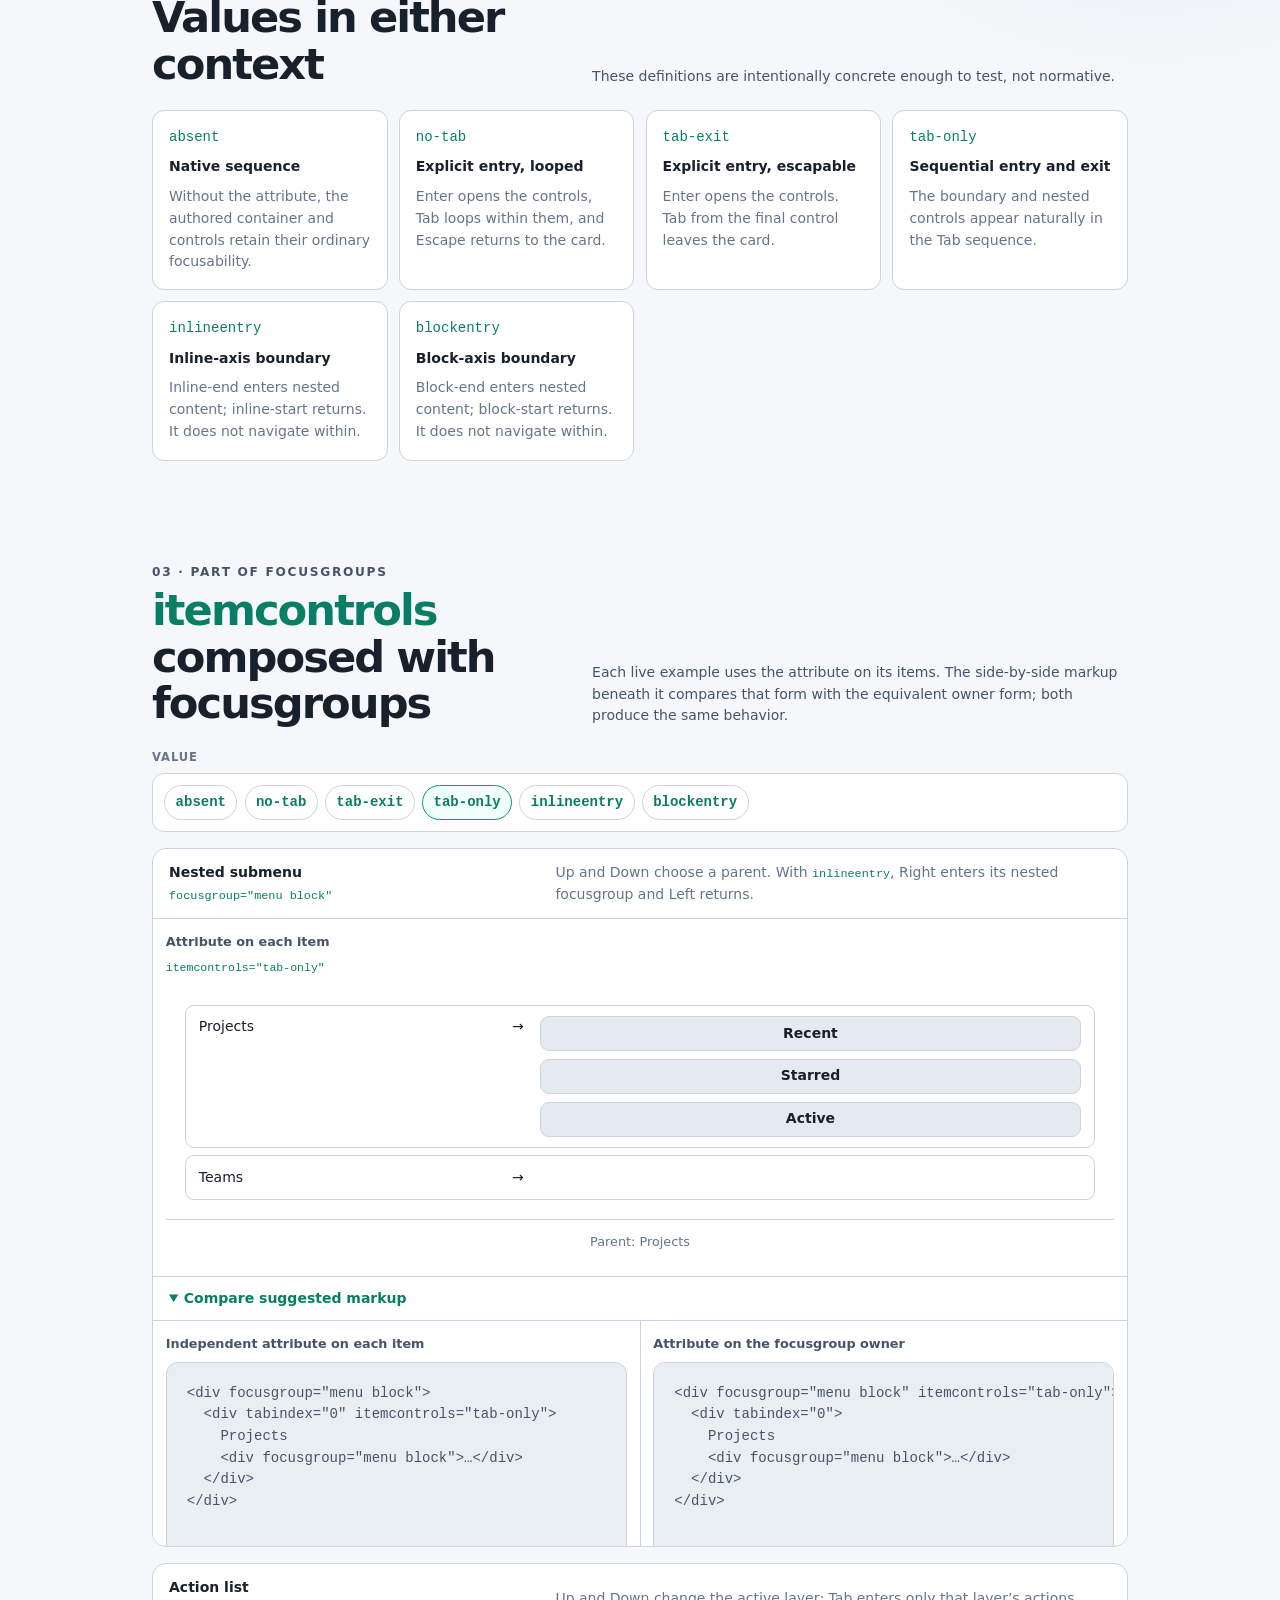
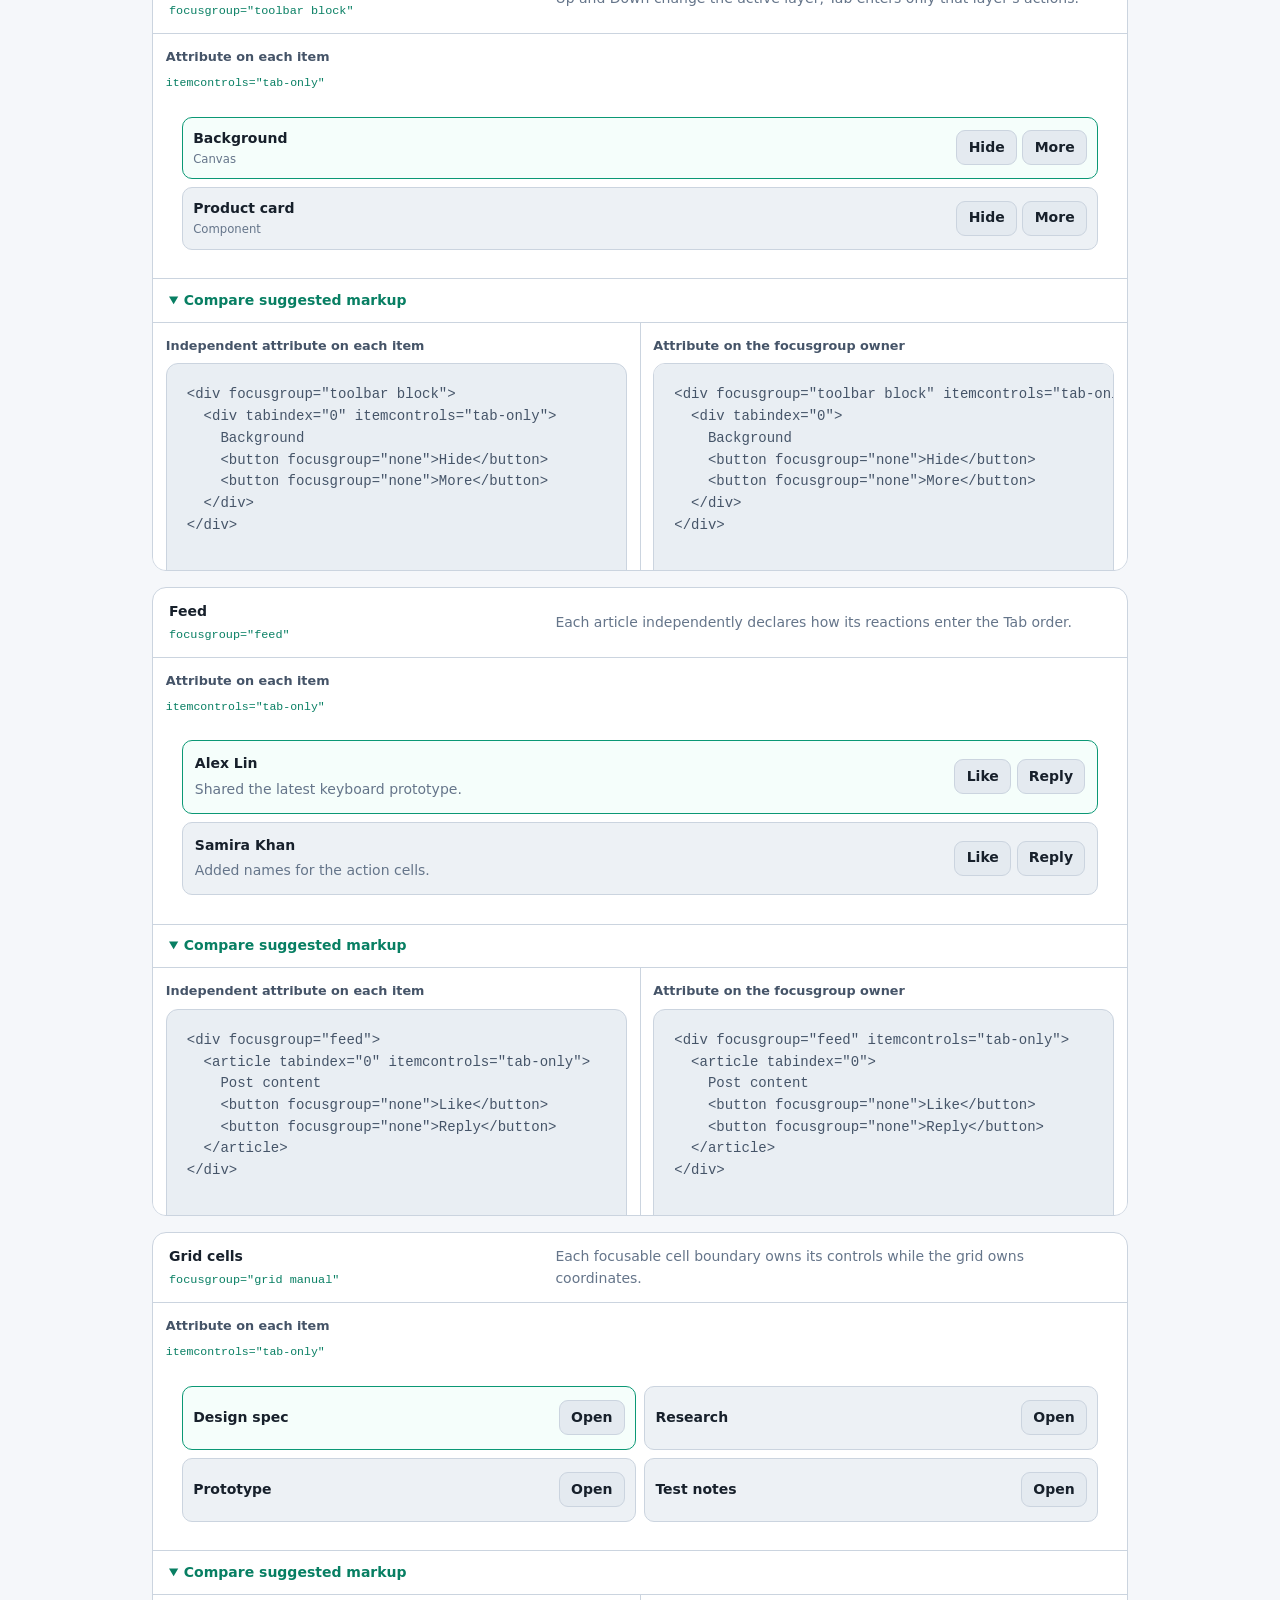
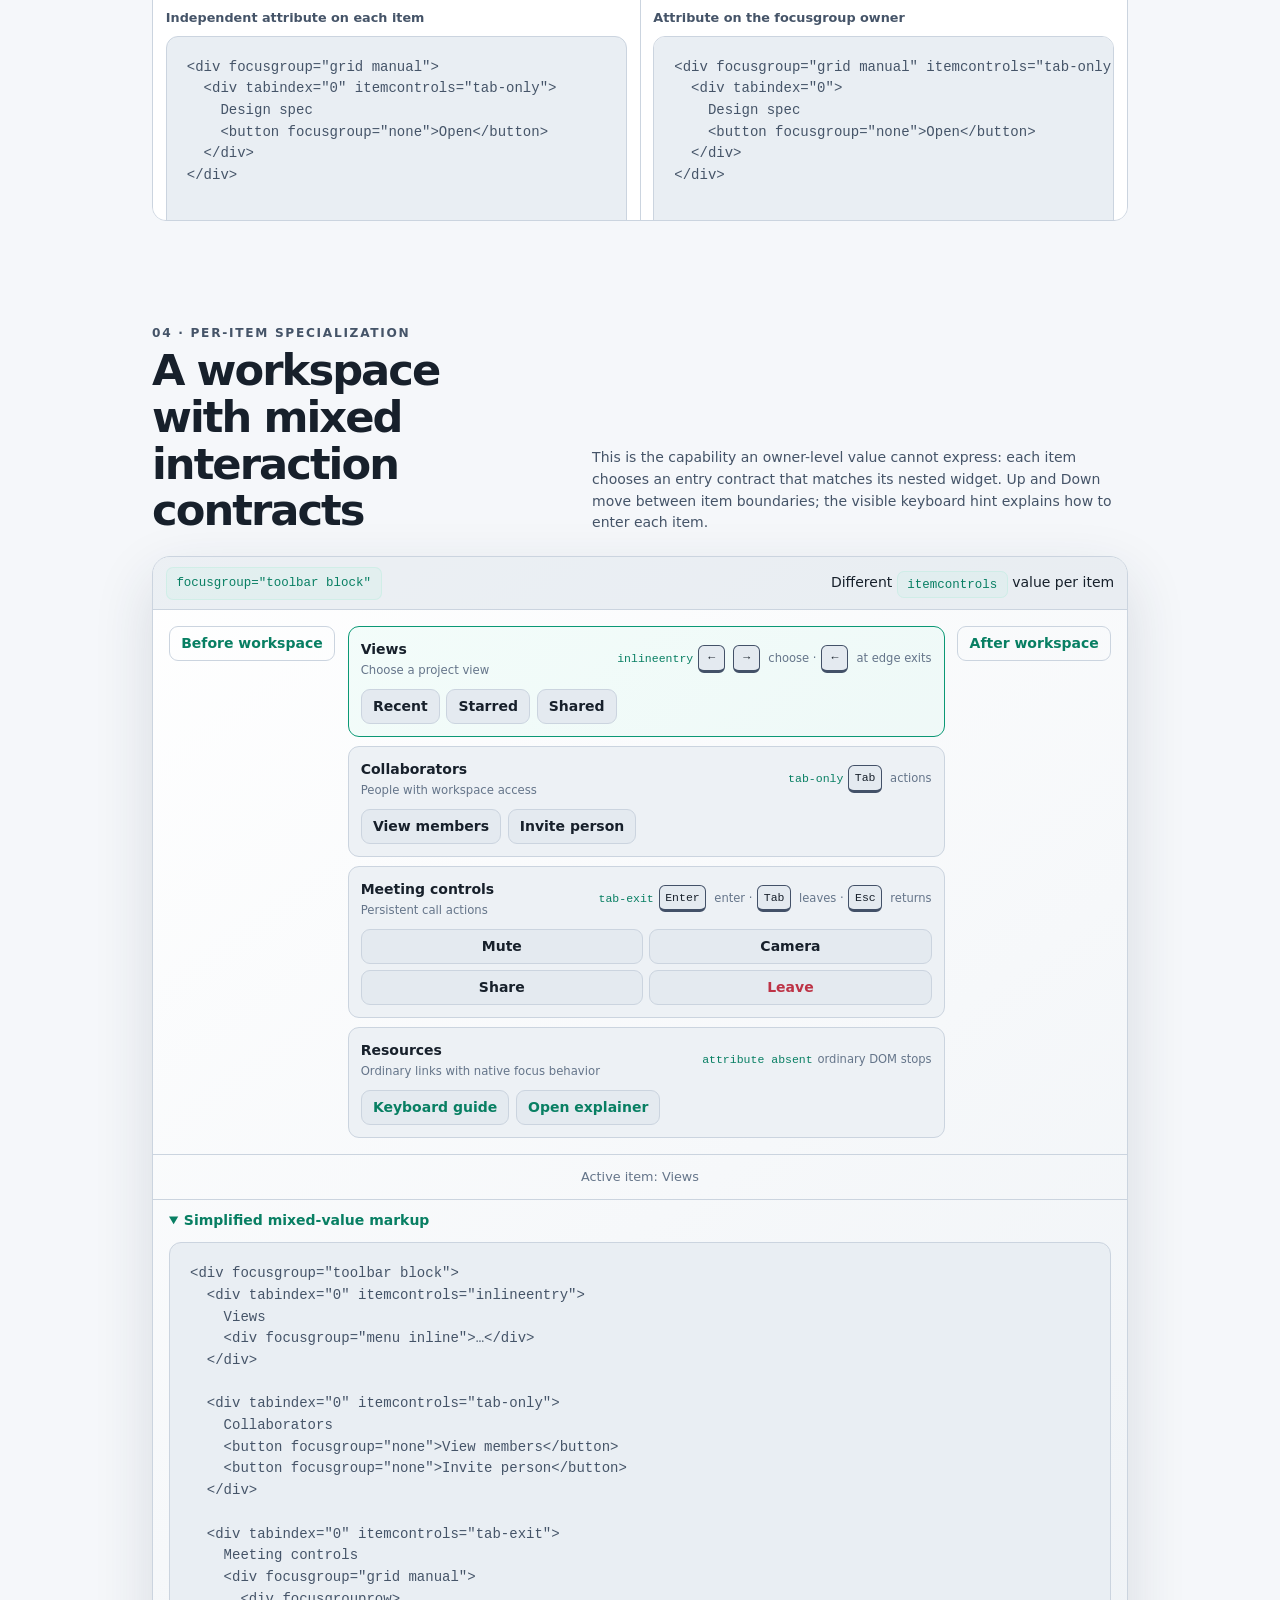
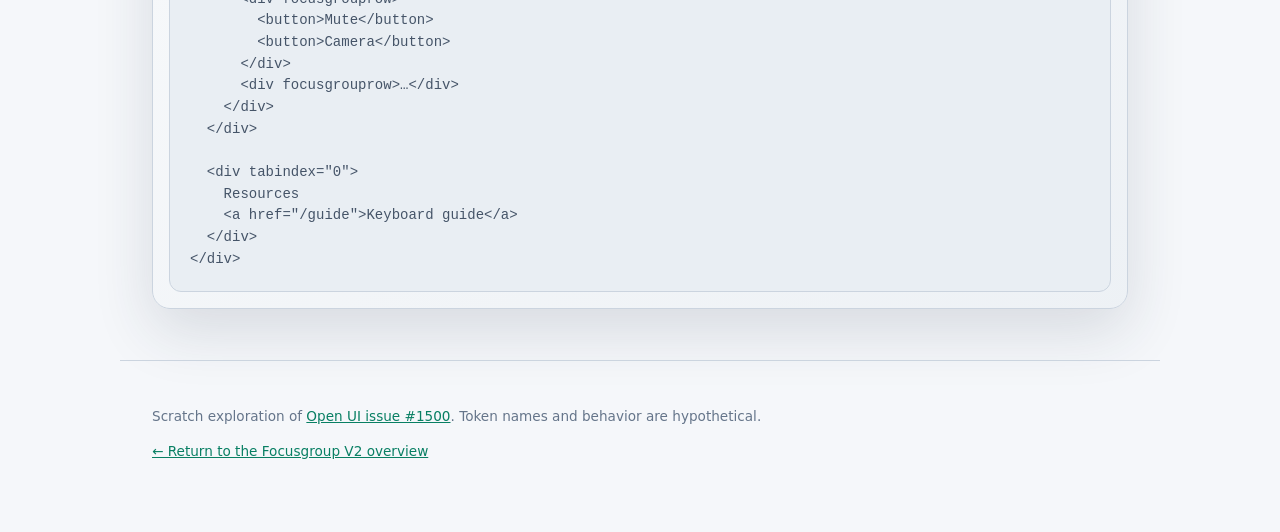
==== commit af3774f1: "Refine itemcontrols composition exploration Simplify equivalent placement demos, preserve side-by-si" ====
--- a/itemcontrols-modes.html
+++ b/itemcontrols-modes.html
@@ -23,10 +23,10 @@
   </header>
 
   <nav class="toc" aria-label="Exploration sections">
-    <a href="#itemcontrols-lab">Attribute modes</a>
-    <a href="#comparison">Mode comparison</a>
-    <a href="#cross-axis">Cross-axis submenu</a>
-    <a href="#composition">Inside focusgroups</a>
+    <a href="#itemcontrols-lab">Standalone use</a>
+    <a href="#comparison">Value vocabulary</a>
+    <a href="#composition">Part of focusgroups</a>
+    <a href="#mixed-values">Mixed values</a>
     <a href="index.html">V2 overview ↗</a>
   </nav>
 
@@ -34,7 +34,7 @@
     <section class="intro modes-intro" aria-labelledby="modes-overview-title">
       <div>
         <p class="kicker">Question being explored</p>
-        <h2 id="modes-overview-title">Should nested-control behavior be independently configurable?</h2>
+        <h2 id="modes-overview-title">One attribute, standalone or composed with focusgroups?</h2>
       </div>
       <p>
         This page treats <code>itemcontrols</code> as a separate hypothetical attribute.
@@ -46,31 +46,31 @@
     <section id="itemcontrols-lab" aria-labelledby="itemcontrols-lab-title">
       <div class="section-heading">
         <div>
-          <p class="kicker">01 · Independent configuration</p>
-          <h2 id="itemcontrols-lab-title"><code>itemcontrols</code> attribute</h2>
+          <p class="kicker">01 · Standalone</p>
+          <h2 id="itemcontrols-lab-title">Standalone <code>itemcontrols</code></h2>
         </div>
         <p>
           This sketch makes nested-control behavior independent from <code>focusgroup</code>.
-          Arrow through the values to update every example on this page, then Tab into the
-          examples. The attribute only manages nested controls; it never changes a container’s
-          authored focusability.
+          Arrow through the values to update this standalone example, then Tab into it. The
+          attribute only manages nested controls; it never changes a container’s authored
+          focusability.
         </p>
       </div>
 
       <div class="demo-shell mode-lab-shell">
         <div class="mode-picker" focusgroup="radiogroup inline wrap" role="radiogroup"
-             data-global-mode-options aria-label="Itemcontrols value">
+             data-standalone-mode-options aria-label="Standalone itemcontrols value">
           <button type="button" role="radio" aria-checked="false" tabindex="-1" data-mode="native"><code>absent</code></button>
           <button type="button" role="radio" aria-checked="false" tabindex="-1" data-mode="no-tab"><code>no-tab</code></button>
           <button type="button" role="radio" aria-checked="false" tabindex="-1" data-mode="tab-exit"><code>tab-exit</code></button>
           <button type="button" role="radio" aria-checked="false" tabindex="-1" data-mode="tab-only"><code>tab-only</code></button>
-          <button type="button" role="radio" aria-checked="true" tabindex="0" data-mode="inlinedirection"><code>inlinedirection</code></button>
-          <button type="button" role="radio" aria-checked="false" tabindex="-1" data-mode="blockdirection"><code>blockdirection</code></button>
+          <button type="button" role="radio" aria-checked="true" tabindex="0" data-mode="inlineentry"><code>inlineentry</code></button>
+          <button type="button" role="radio" aria-checked="false" tabindex="-1" data-mode="blockentry"><code>blockentry</code></button>
         </div>
 
         <div class="mode-stage">
           <article id="mode-card" class="exploration-card" tabindex="0"
-                   itemcontrols="inlinedirection" aria-labelledby="mode-card-title">
+                   itemcontrols="inlineentry" aria-labelledby="mode-card-title">
             <div class="card-art coral" aria-hidden="true"></div>
             <div>
               <p class="card-kicker">Design system</p>
@@ -89,7 +89,7 @@
 
         <div class="mode-readout">
           <p id="mode-instructions">Right Arrow enters nested controls; Left Arrow returns to the card.</p>
-          <pre class="simplified-markup"><code id="mode-markup">&lt;article tabindex="0" itemcontrols="inlinedirection"&gt;
+          <pre class="simplified-markup"><code id="mode-markup">&lt;article tabindex="0" itemcontrols="inlineentry"&gt;
   &lt;a href="/project"&gt;Open&lt;/a&gt;
   &lt;button&gt;Pin&lt;/button&gt;
   &lt;button&gt;More&lt;/button&gt;
@@ -102,8 +102,8 @@
     <section id="comparison" aria-labelledby="comparison-title">
       <div class="section-heading">
         <div>
-          <p class="kicker">02 · Working interpretation</p>
-          <h2 id="comparison-title">What each token means here</h2>
+          <p class="kicker">02 · Shared vocabulary</p>
+          <h2 id="comparison-title">Values in either context</h2>
         </div>
         <p>These definitions are intentionally concrete enough to test, not normative.</p>
       </div>
@@ -113,62 +113,95 @@
         <article><code>no-tab</code><strong>Explicit entry, looped</strong><p>Enter opens the controls, Tab loops within them, and Escape returns to the card.</p></article>
         <article><code>tab-exit</code><strong>Explicit entry, escapable</strong><p>Enter opens the controls. Tab from the final control leaves the card.</p></article>
         <article><code>tab-only</code><strong>Sequential entry and exit</strong><p>The boundary and nested controls appear naturally in the Tab sequence.</p></article>
-        <article><code>inlinedirection</code><strong>Inline-axis entry</strong><p>Inline-end enters nested controls; inline-start returns to the item boundary.</p></article>
-        <article><code>blockdirection</code><strong>Block-axis entry</strong><p>Block-end enters nested controls; block-start returns to the item boundary.</p></article>
+        <article><code>inlineentry</code><strong>Inline-axis boundary</strong><p>Inline-end enters nested content; inline-start returns. It does not navigate within.</p></article>
+        <article><code>blockentry</code><strong>Block-axis boundary</strong><p>Block-end enters nested content; block-start returns. It does not navigate within.</p></article>
       </div>
     </section>
 
-    <section id="cross-axis" aria-labelledby="cross-axis-title">
+    <section id="composition" aria-labelledby="composition-title">
       <div class="section-heading">
         <div>
-          <p class="kicker">03 · Directional entry</p>
-          <h2 id="cross-axis-title">Cross-axis submenu</h2>
+          <p class="kicker">03 · Part of focusgroups</p>
+          <h2 id="composition-title"><code>itemcontrols</code> composed with focusgroups</h2>
         </div>
         <p>
-          Up and Down choose a menu item. With <code>inlinedirection</code>, Right Arrow
-          enters its submenu and Left Arrow returns. Each parent owns a nested block-axis
-          focusgroup; the shared control above can try every value.
+          Each live example uses the attribute on its items. The side-by-side markup beneath it
+          compares that form with the equivalent owner form; both produce the same behavior.
         </p>
       </div>
 
-      <div class="demo-shell submenu-shell">
-        <div id="cross-axis-menu" class="cross-axis-menu" focusgroup="menu block"
-             data-direction-menu aria-label="Workspace menu">
-          <div class="menu-parent" tabindex="0" itemcontrols="inlinedirection"
-               data-submenu-id="projects-submenu">
-            <div class="menu-parent-label">
-              <span>Projects</span><span aria-hidden="true">→</span>
-            </div>
-            <div id="projects-submenu" class="submenu-panel" aria-label="Projects submenu">
-              <div focusgroup="menu block" data-nested-focusgroup aria-label="Project views">
-                <button type="button" role="menuitem" tabindex="-1">Recent</button>
-                <button type="button" role="menuitem" tabindex="-1">Starred</button>
-                <button type="button" role="menuitem" tabindex="-1">Active</button>
-              </div>
-            </div>
-          </div>
-          <div class="menu-parent" tabindex="-1" itemcontrols="inlinedirection"
-               data-submenu-id="teams-submenu">
-            <div class="menu-parent-label">
-              <span>Teams</span><span aria-hidden="true">→</span>
-            </div>
-            <div id="teams-submenu" class="submenu-panel" aria-label="Teams submenu" hidden>
-              <div focusgroup="menu block" data-nested-focusgroup aria-label="Team views">
-                <button type="button" role="menuitem" tabindex="-1">Design</button>
-                <button type="button" role="menuitem" tabindex="-1">Engineering</button>
-                <button type="button" role="menuitem" tabindex="-1">Research</button>
-              </div>
-            </div>
-          </div>
-        </div>
-        <output id="submenu-status" class="status-line" aria-live="polite">Parent: Projects</output>
-        <div class="cross-axis-markup">
-          <p>Compare suggested markup</p>
-          <div class="markup-comparison">
+      <div class="composition-controls">
+        <div>
+          <span>Value</span>
+          <div class="mode-picker composed-mode-picker" focusgroup="radiogroup inline wrap"
+               role="radiogroup" data-composed-mode-options aria-label="Composed itemcontrols value">
+            <button type="button" role="radio" aria-checked="false" tabindex="-1" data-mode="native"><code>absent</code></button>
+            <button type="button" role="radio" aria-checked="false" tabindex="-1" data-mode="no-tab"><code>no-tab</code></button>
+            <button type="button" role="radio" aria-checked="false" tabindex="-1" data-mode="tab-exit"><code>tab-exit</code></button>
+            <button type="button" role="radio" aria-checked="true" tabindex="0" data-mode="tab-only"><code>tab-only</code></button>
+            <button type="button" role="radio" aria-checked="false" tabindex="-1" data-mode="inlineentry"><code>inlineentry</code></button>
+            <button type="button" role="radio" aria-checked="false" tabindex="-1" data-mode="blockentry"><code>blockentry</code></button>
+          </div>
+        </div>
+      </div>
+
+      <div class="composed-examples">
+        <article class="composed-demo direction-composed-demo">
+          <div class="composed-heading">
+            <div>
+              <span>Nested submenu</span>
+              <code>focusgroup="menu block"</code>
+            </div>
+            <p>
+              Up and Down choose a parent. With <code>inlineentry</code>, Right enters
+              its nested focusgroup and Left returns.
+            </p>
+          </div>
+          <div class="live-placement-comparison">
             <section>
-              <h4>Independent attribute on each item</h4>
-              <pre><code id="direction-item-markup">&lt;div focusgroup="menu block"&gt;
-  &lt;div tabindex="0" itemcontrols="inlinedirection"&gt;
+              <h4>Attribute on each item</h4>
+              <code data-live-value-label>itemcontrols="tab-only"</code>
+              <div id="direction-widget-items" class="submenu-shell">
+            <div id="cross-axis-menu" class="cross-axis-menu" focusgroup="menu block"
+                 data-direction-menu aria-label="Workspace menu">
+              <div class="menu-parent" tabindex="0" itemcontrols="tab-only"
+                   data-submenu-id="projects-submenu">
+                <div class="menu-parent-label">
+                  <span>Projects</span><span aria-hidden="true">→</span>
+                </div>
+                <div id="projects-submenu" class="submenu-panel" aria-label="Projects submenu">
+                  <div focusgroup="menu block" data-nested-focusgroup aria-label="Project views">
+                    <button type="button" role="menuitem">Recent</button>
+                    <button type="button" role="menuitem">Starred</button>
+                    <button type="button" role="menuitem">Active</button>
+                  </div>
+                </div>
+              </div>
+              <div class="menu-parent" tabindex="-1" itemcontrols="tab-only"
+                   data-submenu-id="teams-submenu">
+                <div class="menu-parent-label">
+                  <span>Teams</span><span aria-hidden="true">→</span>
+                </div>
+                <div id="teams-submenu" class="submenu-panel" aria-label="Teams submenu" hidden>
+                  <div focusgroup="menu block" data-nested-focusgroup aria-label="Team views">
+                    <button type="button" role="menuitem">Design</button>
+                    <button type="button" role="menuitem">Engineering</button>
+                    <button type="button" role="menuitem">Research</button>
+                  </div>
+                </div>
+              </div>
+            </div>
+            <output id="submenu-status" class="status-line" aria-live="polite">Parent: Projects</output>
+              </div>
+            </section>
+          </div>
+          <details open>
+            <summary>Compare suggested markup</summary>
+            <div class="markup-comparison">
+              <section>
+                <h4>Independent attribute on each item</h4>
+                <pre><code id="direction-item-markup">&lt;div focusgroup="menu block"&gt;
+  &lt;div tabindex="0" itemcontrols="tab-only"&gt;
     Projects
     &lt;div focusgroup="menu block"&gt;
       &lt;button&gt;Recent&lt;/button&gt;
@@ -176,14 +209,13 @@
       &lt;button&gt;Active&lt;/button&gt;
     &lt;/div&gt;
   &lt;/div&gt;
-
-  &lt;div tabindex="0"&gt;…&lt;/div&gt;
-&lt;/div&gt;</code></pre>
-            </section>
-            <section>
-              <h4>Attribute on the focusgroup owner</h4>
-              <pre><code id="direction-owner-markup">&lt;div focusgroup="menu block"
-     itemcontrols="inlinedirection"&gt;
+  &lt;div tabindex="0" itemcontrols="tab-only"&gt;…&lt;/div&gt;
+&lt;/div&gt;</code></pre>
+              </section>
+              <section>
+                <h4>Attribute on the focusgroup owner</h4>
+                <pre><code id="direction-owner-markup">&lt;div focusgroup="menu block"
+     itemcontrols="tab-only"&gt;
   &lt;div tabindex="0"&gt;
     Projects
     &lt;div focusgroup="menu block"&gt;
@@ -192,73 +224,62 @@
       &lt;button&gt;Active&lt;/button&gt;
     &lt;/div&gt;
   &lt;/div&gt;
-
   &lt;div tabindex="0"&gt;…&lt;/div&gt;
 &lt;/div&gt;</code></pre>
-            </section>
-          </div>
-        </div>
-      </div>
-    </section>
-
-    <section id="composition" aria-labelledby="composition-title">
-      <div class="section-heading">
-        <div>
-          <p class="kicker">04 · Composing behaviors</p>
-          <h2 id="composition-title">Standalone <code>itemcontrols</code> inside focusgroups</h2>
-        </div>
-        <p>
-          The current explainer puts the <code>itemcontrols</code> modifier on the focusgroup
-          owner. These examples instead put the standalone attribute on each item that owns
-          nested controls. The outer attribute describes only spatial navigation.
-        </p>
-      </div>
-
-      <div class="composed-examples">
+              </section>
+            </div>
+          </details>
+        </article>
+
         <article class="composed-demo">
           <div class="composed-heading">
             <div>
               <span>Action list</span>
-              <code>owner: focusgroup="toolbar block"</code>
-              <code data-global-value-label>items: itemcontrols="inlinedirection"</code>
+              <code>focusgroup="toolbar block"</code>
             </div>
             <p>Up and Down change the active layer; Tab enters only that layer’s actions.</p>
           </div>
+          <div class="live-placement-comparison">
+            <section>
+              <h4>Attribute on each item</h4>
+              <code data-live-value-label>itemcontrols="tab-only"</code>
           <div id="composed-layers" class="composed-list" focusgroup="toolbar block"
-               data-composed-focusgroup data-axis="block" aria-label="Layers">
-            <div class="composed-item" tabindex="0" itemcontrols="inlinedirection" data-composed-item>
+               data-composed-focusgroup aria-label="Layers">
+            <div class="composed-item" tabindex="0" itemcontrols="tab-only" data-composed-item>
               <span><strong>Background</strong><small>Canvas</small></span>
               <span class="composed-actions" focusgroup="none">
                 <button type="button">Hide</button><button type="button">More</button>
               </span>
             </div>
-            <div class="composed-item" tabindex="-1" itemcontrols="inlinedirection" data-composed-item>
+            <div class="composed-item" tabindex="-1" itemcontrols="tab-only" data-composed-item>
               <span><strong>Product card</strong><small>Component</small></span>
               <span class="composed-actions" focusgroup="none">
                 <button type="button">Hide</button><button type="button">More</button>
               </span>
             </div>
           </div>
+            </section>
+          </div>
           <details open>
             <summary>Compare suggested markup</summary>
             <div class="markup-comparison">
               <section>
                 <h4>Independent attribute on each item</h4>
                 <pre><code id="layers-item-markup">&lt;div focusgroup="toolbar block"&gt;
-  &lt;div tabindex="0" itemcontrols="inlinedirection"&gt;
+  &lt;div tabindex="0" itemcontrols="tab-only"&gt;
     Background
     &lt;span focusgroup="none"&gt;
       &lt;button&gt;Hide&lt;/button&gt;
       &lt;button&gt;More&lt;/button&gt;
     &lt;/span&gt;
   &lt;/div&gt;
-  &lt;div tabindex="0" itemcontrols="inlinedirection"&gt;…&lt;/div&gt;
+  &lt;div tabindex="0" itemcontrols="tab-only"&gt;…&lt;/div&gt;
 &lt;/div&gt;</code></pre>
               </section>
               <section>
                 <h4>Attribute on the focusgroup owner</h4>
                 <pre><code id="layers-owner-markup">&lt;div focusgroup="toolbar block"
-     itemcontrols="inlinedirection"&gt;
+     itemcontrols="tab-only"&gt;
   &lt;div tabindex="0"&gt;
     Background
     &lt;span focusgroup="none"&gt;
@@ -277,46 +298,51 @@
           <div class="composed-heading">
             <div>
               <span>Feed</span>
-              <code>owner: focusgroup="feed"</code>
-              <code data-global-value-label>items: itemcontrols="inlinedirection"</code>
+              <code>focusgroup="feed"</code>
             </div>
             <p>Each article independently declares how its reactions enter the Tab order.</p>
           </div>
+          <div class="live-placement-comparison">
+            <section>
+              <h4>Attribute on each item</h4>
+              <code data-live-value-label>itemcontrols="tab-only"</code>
           <div id="composed-feed" class="composed-feed" focusgroup="feed"
-               data-composed-focusgroup data-axis="block" aria-label="Updates">
-            <article class="composed-feed-item" tabindex="0" itemcontrols="inlinedirection" data-composed-item>
+               data-composed-focusgroup aria-label="Updates">
+            <article class="composed-feed-item" tabindex="0" itemcontrols="tab-only" data-composed-item>
               <strong>Alex Lin</strong><p>Shared the latest keyboard prototype.</p>
               <span class="composed-actions" focusgroup="none">
                 <button type="button">Like</button><button type="button">Reply</button>
               </span>
             </article>
-            <article class="composed-feed-item" tabindex="-1" itemcontrols="inlinedirection" data-composed-item>
+            <article class="composed-feed-item" tabindex="-1" itemcontrols="tab-only" data-composed-item>
               <strong>Samira Khan</strong><p>Added names for the action cells.</p>
               <span class="composed-actions" focusgroup="none">
                 <button type="button">Like</button><button type="button">Reply</button>
               </span>
             </article>
           </div>
+            </section>
+          </div>
           <details open>
             <summary>Compare suggested markup</summary>
             <div class="markup-comparison">
               <section>
                 <h4>Independent attribute on each item</h4>
                 <pre><code id="feed-item-markup">&lt;div focusgroup="feed"&gt;
-  &lt;article tabindex="0" itemcontrols="inlinedirection"&gt;
+  &lt;article tabindex="0" itemcontrols="tab-only"&gt;
     Post content
     &lt;span focusgroup="none"&gt;
       &lt;button&gt;Like&lt;/button&gt;
       &lt;button&gt;Reply&lt;/button&gt;
     &lt;/span&gt;
   &lt;/article&gt;
-  &lt;article tabindex="0" itemcontrols="inlinedirection"&gt;…&lt;/article&gt;
+  &lt;article tabindex="0" itemcontrols="tab-only"&gt;…&lt;/article&gt;
 &lt;/div&gt;</code></pre>
               </section>
               <section>
                 <h4>Attribute on the focusgroup owner</h4>
                 <pre><code id="feed-owner-markup">&lt;div focusgroup="feed"
-     itemcontrols="inlinedirection"&gt;
+     itemcontrols="tab-only"&gt;
   &lt;article tabindex="0"&gt;
     Post content
     &lt;span focusgroup="none"&gt;
@@ -335,34 +361,39 @@
           <div class="composed-heading">
             <div>
               <span>Grid cells</span>
-              <code>owner: focusgroup="grid manual"</code>
-              <code data-global-value-label>items: itemcontrols="inlinedirection"</code>
+              <code>focusgroup="grid manual"</code>
             </div>
             <p>Each focusable cell boundary owns its controls while the grid owns coordinates.</p>
           </div>
+          <div class="live-placement-comparison">
+            <section>
+              <h4>Attribute on each item</h4>
+              <code data-live-value-label>itemcontrols="tab-only"</code>
           <div id="composed-grid" class="composed-grid" focusgroup="grid manual"
                data-composed-focusgroup data-columns="2" aria-label="Project grid">
             <div focusgrouprow>
-              <div class="composed-cell" tabindex="0" itemcontrols="inlinedirection" data-composed-item>
+              <div class="composed-cell" tabindex="0" itemcontrols="tab-only" data-composed-item>
                 <strong>Design spec</strong>
                 <span class="composed-actions" focusgroup="none"><button type="button">Open</button></span>
               </div>
-              <div class="composed-cell" tabindex="-1" itemcontrols="inlinedirection" data-composed-item>
+              <div class="composed-cell" tabindex="-1" itemcontrols="tab-only" data-composed-item>
                 <strong>Research</strong>
                 <span class="composed-actions" focusgroup="none"><button type="button">Open</button></span>
               </div>
             </div>
             <div focusgrouprow>
-              <div class="composed-cell" tabindex="-1" itemcontrols="inlinedirection" data-composed-item>
+              <div class="composed-cell" tabindex="-1" itemcontrols="tab-only" data-composed-item>
                 <strong>Prototype</strong>
                 <span class="composed-actions" focusgroup="none"><button type="button">Open</button></span>
               </div>
-              <div class="composed-cell" tabindex="-1" itemcontrols="inlinedirection" data-composed-item>
+              <div class="composed-cell" tabindex="-1" itemcontrols="tab-only" data-composed-item>
                 <strong>Test notes</strong>
                 <span class="composed-actions" focusgroup="none"><button type="button">Open</button></span>
               </div>
             </div>
           </div>
+              </section>
+            </div>
           <details open>
             <summary>Compare suggested markup</summary>
             <div class="markup-comparison">
@@ -370,18 +401,18 @@
                 <h4>Independent attribute on each item</h4>
                 <pre><code id="grid-item-markup">&lt;div focusgroup="grid manual"&gt;
   &lt;div focusgrouprow&gt;
-    &lt;div tabindex="0" itemcontrols="inlinedirection"&gt;
+    &lt;div tabindex="0" itemcontrols="tab-only"&gt;
       Design spec
       &lt;button focusgroup="none"&gt;Open&lt;/button&gt;
     &lt;/div&gt;
-    &lt;div tabindex="0" itemcontrols="inlinedirection"&gt;…&lt;/div&gt;
+    &lt;div tabindex="0" itemcontrols="tab-only"&gt;…&lt;/div&gt;
   &lt;/div&gt;
 &lt;/div&gt;</code></pre>
               </section>
               <section>
                 <h4>Attribute on the focusgroup owner</h4>
                 <pre><code id="grid-owner-markup">&lt;div focusgroup="grid manual"
-     itemcontrols="inlinedirection"&gt;
+     itemcontrols="tab-only"&gt;
   &lt;div focusgrouprow&gt;
     &lt;div tabindex="0"&gt;
       Design spec
@@ -394,6 +425,136 @@
             </div>
           </details>
         </article>
+      </div>
+    </section>
+
+    <section id="mixed-values" aria-labelledby="mixed-values-title">
+      <div class="section-heading">
+        <div>
+          <p class="kicker">04 · Per-item specialization</p>
+          <h2 id="mixed-values-title">A workspace with mixed interaction contracts</h2>
+        </div>
+        <p>
+          This is the capability an owner-level value cannot express: each item chooses an entry
+          contract that matches its nested widget. Up and Down move between item boundaries;
+          the visible keyboard hint explains how to enter each item.
+        </p>
+      </div>
+
+      <div class="demo-shell mixed-workspace-shell">
+        <div class="demo-toolbar">
+          <code>focusgroup="toolbar block"</code>
+          <span>Different <code>itemcontrols</code> value per item</span>
+        </div>
+        <div class="mixed-workspace-stage">
+          <button id="mixed-before" class="secondary" type="button">Before workspace</button>
+          <div id="mixed-workspace" class="mixed-workspace" role="toolbar"
+               aria-orientation="vertical" aria-label="Workspace command center"
+               focusgroup="toolbar block" data-mixed-workspace>
+            <div class="mixed-item" tabindex="0" role="group" itemcontrols="inlineentry"
+                 aria-labelledby="mixed-views-title" data-mixed-item>
+              <div class="mixed-item-heading">
+                <span>
+                  <strong id="mixed-views-title">Views</strong>
+                  <small>Choose a project view</small>
+                </span>
+                <span class="mixed-contract"><code>inlineentry</code><kbd>←</kbd><kbd>→</kbd> choose · <kbd>←</kbd> at edge exits</span>
+              </div>
+              <div class="mixed-nested-menu" role="menu" aria-label="Project views"
+                   focusgroup="menu inline" data-mixed-nested>
+                <button type="button" role="menuitem">Recent</button>
+                <button type="button" role="menuitem">Starred</button>
+                <button type="button" role="menuitem">Shared</button>
+              </div>
+            </div>
+
+            <div class="mixed-item" tabindex="-1" role="group" itemcontrols="tab-only"
+                 aria-labelledby="mixed-people-title" data-mixed-item>
+              <div class="mixed-item-heading">
+                <span>
+                  <strong id="mixed-people-title">Collaborators</strong>
+                  <small>People with workspace access</small>
+                </span>
+                <span class="mixed-contract"><code>tab-only</code><kbd>Tab</kbd> actions</span>
+              </div>
+              <div class="mixed-actions" focusgroup="none">
+                <button type="button">View members</button>
+                <button type="button">Invite person</button>
+              </div>
+            </div>
+
+            <div class="mixed-item" tabindex="-1" role="group" itemcontrols="tab-exit"
+                 aria-labelledby="mixed-meeting-title" data-mixed-item>
+              <div class="mixed-item-heading">
+                <span>
+                  <strong id="mixed-meeting-title">Meeting controls</strong>
+                  <small>Persistent call actions</small>
+                </span>
+                <span class="mixed-contract"><code>tab-exit</code><kbd>Enter</kbd> enter · <kbd>Tab</kbd> leaves · <kbd>Esc</kbd> returns</span>
+              </div>
+              <div class="mixed-grid" role="grid" aria-label="Meeting controls"
+                   focusgroup="grid manual" data-mixed-grid data-columns="2">
+                <div role="row" focusgrouprow>
+                  <div role="gridcell"><button type="button" aria-pressed="false">Mute</button></div>
+                  <div role="gridcell"><button type="button" aria-pressed="false">Camera</button></div>
+                </div>
+                <div role="row" focusgrouprow>
+                  <div role="gridcell"><button type="button">Share</button></div>
+                  <div role="gridcell"><button type="button" class="danger-action">Leave</button></div>
+                </div>
+              </div>
+            </div>
+
+            <div class="mixed-item" tabindex="-1" role="group"
+                 aria-labelledby="mixed-resources-title" data-mixed-item>
+              <div class="mixed-item-heading">
+                <span>
+                  <strong id="mixed-resources-title">Resources</strong>
+                  <small>Ordinary links with native focus behavior</small>
+                </span>
+                <span class="mixed-contract"><code>attribute absent</code>ordinary DOM stops</span>
+              </div>
+              <div class="mixed-actions" focusgroup="none">
+                <a href="#mixed-markup">Keyboard guide</a>
+                <a href="https://open-ui.org/components/focusgroup-v2.explainer/"
+                   target="_blank" rel="noopener">Open explainer</a>
+              </div>
+            </div>
+          </div>
+          <button id="mixed-after" class="secondary" type="button">After workspace</button>
+        </div>
+        <output id="mixed-status" class="status-line" aria-live="polite">Active item: Views</output>
+        <details id="mixed-markup" open>
+          <summary>Simplified mixed-value markup</summary>
+          <pre><code>&lt;div focusgroup="toolbar block"&gt;
+  &lt;div tabindex="0" itemcontrols="inlineentry"&gt;
+    Views
+    &lt;div focusgroup="menu inline"&gt;…&lt;/div&gt;
+  &lt;/div&gt;
+
+  &lt;div tabindex="0" itemcontrols="tab-only"&gt;
+    Collaborators
+    &lt;button focusgroup="none"&gt;View members&lt;/button&gt;
+    &lt;button focusgroup="none"&gt;Invite person&lt;/button&gt;
+  &lt;/div&gt;
+
+  &lt;div tabindex="0" itemcontrols="tab-exit"&gt;
+    Meeting controls
+    &lt;div focusgroup="grid manual"&gt;
+      &lt;div focusgrouprow&gt;
+        &lt;button&gt;Mute&lt;/button&gt;
+        &lt;button&gt;Camera&lt;/button&gt;
+      &lt;/div&gt;
+      &lt;div focusgrouprow&gt;…&lt;/div&gt;
+    &lt;/div&gt;
+  &lt;/div&gt;
+
+  &lt;div tabindex="0"&gt;
+    Resources
+    &lt;a href="/guide"&gt;Keyboard guide&lt;/a&gt;
+  &lt;/div&gt;
+&lt;/div&gt;</code></pre>
+        </details>
       </div>
     </section>
 
--- a/styles.css
+++ b/styles.css
@@ -224,6 +224,58 @@
   background: rgb(121 231 196 / 10%);
 }
 
+.composition-controls {
+  display: block;
+  margin-bottom: 1rem;
+}
+
+.composition-controls > div {
+  display: grid;
+  gap: 0.35rem;
+}
+
+.composition-controls > div > span {
+  color: var(--muted);
+  font-size: 0.72rem;
+  font-weight: 800;
+  letter-spacing: 0.08em;
+  text-transform: uppercase;
+}
+
+.composed-mode-picker {
+  margin-bottom: 1rem;
+  border: 1px solid var(--line);
+  border-radius: 12px;
+  background: var(--surface);
+}
+
+.composition-controls .mode-picker {
+  margin-bottom: 0;
+}
+
+.live-placement-comparison {
+  display: block;
+  background: transparent;
+}
+
+.live-placement-comparison > section {
+  min-width: 0;
+  padding: 0.8rem;
+  background: var(--surface);
+}
+
+.live-placement-comparison h4 {
+  margin: 0 0 0.25rem;
+  color: var(--text-soft);
+  font-size: 0.8rem;
+}
+
+.live-placement-comparison > section > code {
+  display: inline-block;
+  margin-bottom: 0.55rem;
+  font-size: 0.72rem;
+}
+
 .mode-stage {
   display: grid;
   grid-template-columns: minmax(18rem, 1fr) auto;
@@ -384,22 +436,6 @@
   border-top: 1px solid var(--line);
 }
 
-.cross-axis-markup {
-  padding: 1rem;
-  border-top: 1px solid var(--line);
-}
-
-.cross-axis-markup p {
-  margin: 0 0 0.5rem;
-  color: var(--muted);
-  font-size: 0.78rem;
-  font-weight: 700;
-}
-
-.cross-axis-markup pre {
-  margin: 0;
-}
-
 .composed-examples {
   display: grid;
   gap: 1rem;
@@ -440,6 +476,15 @@
   color: var(--muted);
 }
 
+.axis-conflict-note {
+  color: var(--amber) !important;
+  font-size: 0.72rem;
+}
+
+.composed-demo.axis-conflict {
+  border-color: var(--amber);
+}
+
 .composed-list,
 .composed-feed,
 .composed-grid {
@@ -563,6 +608,116 @@
   margin: 0;
 }
 
+.mixed-workspace-stage {
+  display: grid;
+  grid-template-columns: auto minmax(22rem, 1fr) auto;
+  gap: 0.8rem;
+  align-items: start;
+  padding: 1rem;
+}
+
+.mixed-workspace {
+  display: grid;
+  gap: 0.55rem;
+}
+
+.mixed-item {
+  display: grid;
+  gap: 0.65rem;
+  padding: 0.75rem;
+  border: 1px solid var(--line);
+  border-radius: 11px;
+  background: var(--surface-2);
+}
+
+.mixed-item.active,
+.mixed-item:focus-within {
+  border-color: var(--accent-strong);
+  background: rgb(121 231 196 / 7%);
+}
+
+.mixed-item-heading {
+  display: flex;
+  justify-content: space-between;
+  gap: 1rem;
+  align-items: center;
+}
+
+.mixed-item-heading > span:first-child {
+  display: grid;
+}
+
+.mixed-item-heading small {
+  color: var(--muted);
+}
+
+.mixed-contract {
+  display: flex;
+  flex-wrap: wrap;
+  gap: 0.3rem;
+  align-items: center;
+  justify-content: flex-end;
+  color: var(--muted);
+  font-size: 0.72rem;
+}
+
+.mixed-nested-menu,
+.mixed-actions {
+  display: flex;
+  flex-wrap: wrap;
+  gap: 0.4rem;
+}
+
+.mixed-grid {
+  display: grid;
+  gap: 0.4rem;
+}
+
+.mixed-grid [focusgrouprow] {
+  display: grid;
+  grid-template-columns: repeat(2, minmax(0, 1fr));
+  gap: 0.4rem;
+}
+
+.mixed-grid [role="gridcell"] {
+  min-width: 0;
+}
+
+.mixed-grid button {
+  width: 100%;
+}
+
+.mixed-actions a {
+  display: inline-grid;
+  min-height: 2.1rem;
+  place-items: center;
+  padding: 0.35rem 0.7rem;
+  border: 1px solid var(--line);
+  border-radius: 9px;
+  background: var(--surface-3);
+  text-decoration: none;
+  font-weight: 650;
+}
+
+.danger-action {
+  color: var(--danger);
+}
+
+.mixed-workspace-shell details {
+  border-top: 1px solid var(--line);
+}
+
+.mixed-workspace-shell summary {
+  padding: 0.65rem 1rem;
+  color: var(--accent);
+  cursor: pointer;
+  font-weight: 700;
+}
+
+.mixed-workspace-shell details pre {
+  margin: 0 1rem 1rem;
+}
+
 @media (max-width: 760px) {
   .mode-stage {
     grid-template-columns: 1fr;
@@ -577,6 +732,15 @@
   }
 
   .composed-heading {
+    grid-template-columns: 1fr;
+  }
+
+  .composition-controls,
+  .live-placement-comparison {
+    grid-template-columns: 1fr;
+  }
+
+  .mixed-workspace-stage {
     grid-template-columns: 1fr;
   }
 
